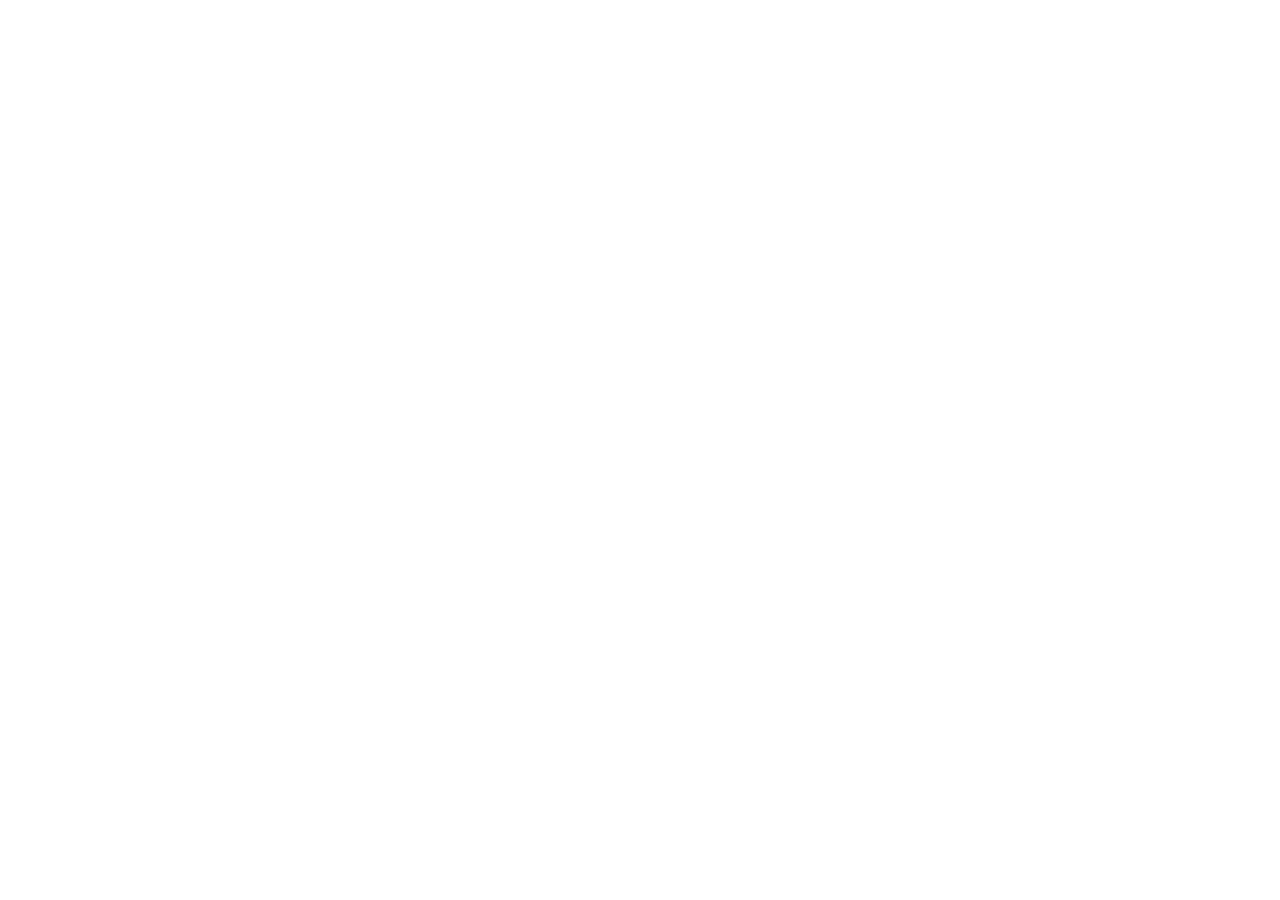
==== index.html @ a26ff2e1 "Add files via upload" ====
<!doctype html>
<html lang="fa" dir="rtl">
  <head>
    <meta charset="UTF-8" />

    <meta name="viewport" content="width=device-width, initial-scale=1.0" />

    <meta name="theme-color" content="#683F2B" />
    <meta name="description" content="تقویم سال؛ مجموعه‌ای از تقویم‌های رومیزی گلدار، شب، مینیمال و طبیعت برای روزهای زیبای پیش رو." />
    <link rel="icon" type="image/svg+xml" href="./favicon.svg" />

    <title>تقویم سال | فروشگاه تقویم رومیزی</title>
    <script type="module" crossorigin src="./assets/index-dKq7PpGA.js"></script>
    <link rel="stylesheet" crossorigin href="./assets/index-DhcmV_HZ.css">
  </head>

  <body>
    <div id="root"></div>

  </body>
</html>
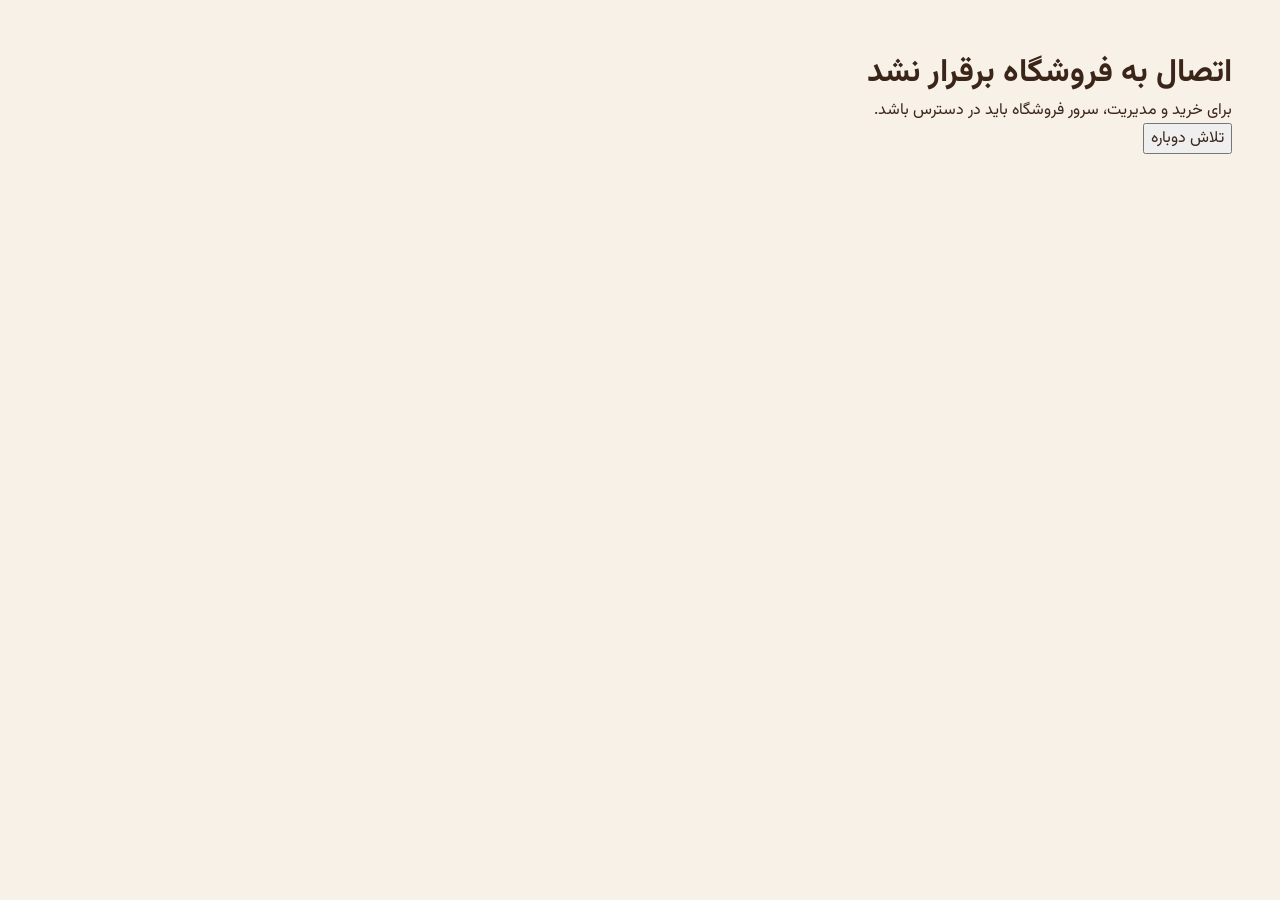
==== commit ba232751: "Update storefront" ====
--- a/index.html
+++ b/index.html
@@ -1,21 +1,24 @@
-<!doctype html>
-<html lang="fa" dir="rtl">
-  <head>
-    <meta charset="UTF-8" />
-
-    <meta name="viewport" content="width=device-width, initial-scale=1.0" />
-
-    <meta name="theme-color" content="#683F2B" />
-    <meta name="description" content="تقویم سال؛ مجموعه‌ای از تقویم‌های رومیزی گلدار، شب، مینیمال و طبیعت برای روزهای زیبای پیش رو." />
-    <link rel="icon" type="image/svg+xml" href="./favicon.svg" />
-
-    <title>تقویم سال | فروشگاه تقویم رومیزی</title>
-    <script type="module" crossorigin src="./assets/index-dKq7PpGA.js"></script>
-    <link rel="stylesheet" crossorigin href="./assets/index-DhcmV_HZ.css">
-  </head>
-
-  <body>
-    <div id="root"></div>
-
-  </body>
-</html>
+<!doctype html>
+<html lang="fa" dir="rtl">
+  <head>
+    <meta charset="UTF-8" />
+
+    <base href="/" />
+
+    <meta name="viewport" content="width=device-width, initial-scale=1.0" />
+
+    <meta name="theme-color" content="#683F2B" />
+    <meta name="description" content="تقویم سال؛ مجموعه‌ای از تقویم‌های رومیزی گلدار، شب، مینیمال و طبیعت برای روزهای زیبای پیش رو." />
+    <link rel="icon" type="image/svg+xml" href="/favicon.svg" />
+
+    <title>تقویم سال | فروشگاه تقویم رومیزی</title>
+    <script type="module" crossorigin src="/assets/index-YXJWR5dg.js"></script>
+    <link rel="stylesheet" crossorigin href="/assets/index-CU1gcx18.css">
+  </head>
+
+  <body>
+    <div id="root"></div>
++
+  </body>
+</html>
--- a/assets/index-CU1gcx18.css
+++ b/assets/index-CU1gcx18.css
@@ -0,0 +1 @@
+@import "https://fonts.googleapis.com/css2?family=Vazirmatn:wght@400;500;600;700;800&display=swap";.adm{--a-bg:#f7f1e8;--a-surface:#fffcf7;--a-latte:#ecdfcd;--a-tile:#e6d5c0;--a-mocha:#c19a7a;--a-choco:#4a2e21;--a-choco-deep:#2e1c14;--a-ink:#3b2519;--a-muted:#7a5f50;--a-accent:#9b5b35;--a-line:#3b25191f;--a-line-strong:#3b251938;--a-danger:#b0372f;--a-danger-soft:#f6e0dc;--a-success:#3f7a4f;--a-success-soft:#e2efe3;--a-ease:cubic-bezier(.22, .8, .28, 1);background:var(--a-bg);min-height:100vh;color:var(--a-ink);grid-template-columns:264px minmax(0,1fr);gap:24px;padding:16px;font-family:Vazirmatn,Tahoma,sans-serif;line-height:1.8;display:grid}.adm *,.adm :before,.adm :after{box-sizing:border-box}.adm select,.adm textarea{font:inherit;color:inherit}.adm h1,.adm h2,.adm h3{color:var(--a-ink);letter-spacing:-.02em;margin:0;line-height:1.5}.adm p{margin:0}:where(.adm) a{color:inherit;text-decoration:none}.adm-sr{clip:rect(0 0 0 0);white-space:nowrap;width:1px;height:1px;position:absolute;overflow:hidden}.adm-muted{color:var(--a-muted)}.adm-block{display:block}.adm-mono{letter-spacing:.04em;font-family:ui-monospace,Cascadia Mono,Consolas,monospace}.adm.adm-login{box-sizing:border-box;grid-template-columns:minmax(0,1fr);place-items:center;min-height:100svh;padding:clamp(1rem,4vw,2rem)}.adm-login-card{width:100%;min-width:0;max-width:420px}.adm-login-card h1{text-align:center}.adm-sidebar{background:radial-gradient(300px 200px at 90% 0%, #c19a7a47, transparent 70%), linear-gradient(170deg, #5a3828, var(--a-choco) 50%, #3d2419);color:#ecdcc9;outline-offset:-8px;border-radius:40px 14px;outline:1px dashed #ecdfcd47;flex-direction:column;align-self:start;gap:24px;min-height:calc(100vh - 32px);padding:22px 16px 18px;display:flex;position:sticky;top:16px}.adm-brand{align-items:center;gap:12px;padding:4px 8px;display:flex}.adm-brand-icon{background:var(--a-latte);width:46px;height:46px;color:var(--a-choco);border-radius:58% 42% 52% 48%/50% 56% 44% 50%;flex-shrink:0;place-items:center;display:grid}.adm-brand strong{color:#fff8ef;font-size:1.15rem;font-weight:800;line-height:1.4;display:block}.adm-brand small{color:var(--a-mocha);font-size:.78rem}.adm-nav{flex-direction:column;gap:4px;display:flex}.adm-nav-link{color:#e2cfbd;border-radius:18px 8px;align-items:center;gap:12px;min-height:46px;padding:8px 14px;font-weight:500;transition:background .2s,color .2s;display:flex;position:relative}.adm-nav-link:hover{color:#fff;background:#ffffff14}.adm-nav-link[aria-current=page]{background:var(--a-latte);color:var(--a-choco);font-weight:700}.adm-nav-icon{background:#0000002e;border-radius:10px;place-items:center;width:28px;height:28px;font-size:.95rem;line-height:1;display:grid}.adm-nav-link[aria-current=page] .adm-nav-icon{background:var(--a-choco);color:var(--a-latte)}.adm-nav-badge{background:var(--a-accent);color:#fff;text-align:center;border-radius:999px;min-width:22px;height:22px;margin-inline-start:auto;padding:0 7px;font-size:.75rem;font-weight:700;line-height:22px}.adm-menu{display:none}.adm-sidebar-footer{border-top:1px dashed #ecdfcd38;gap:10px;margin-top:auto;padding:14px 10px 4px;display:grid}.adm-store-link{color:#fff8ef;border:1px solid #ecdfcd47;border-radius:999px;justify-content:space-between;align-items:center;padding:10px 14px;font-weight:600;transition:background .2s;display:flex}.adm-store-link:hover{background:#ffffff14}.adm-sidebar-footer p{color:#bfa792;font-size:.78rem;line-height:1.7}.adm-main{flex-direction:column;gap:20px;min-width:0;padding:14px 8px 40px;display:flex}.adm-page-header{flex-wrap:wrap;justify-content:space-between;align-items:flex-end;gap:16px;display:flex}.adm-page-header h1{color:var(--a-choco);font-size:clamp(1.6rem,2.6vw,2.1rem);font-weight:800}.adm-eyebrow{color:var(--a-accent);align-items:center;gap:8px;font-size:.85rem;font-weight:600;display:inline-flex}.adm-eyebrow:before{content:"";background:currentColor;border-radius:50%;width:6px;height:6px}.adm-back{color:var(--a-muted);gap:6px;margin-bottom:4px;font-size:.85rem;font-weight:500;display:inline-flex}.adm-back:hover{color:var(--a-accent)}.adm-back+.adm-eyebrow{display:flex}.adm-page-actions{align-items:center;gap:10px;display:flex}.adm-card{border:1px solid var(--a-line);background:var(--a-surface);border-radius:28px 10px;padding:clamp(18px,2.5vw,28px);position:relative}.adm-card-flush{padding:0;overflow:hidden}.adm-card-head{justify-content:space-between;align-items:center;gap:12px;margin-bottom:14px;display:flex}.adm-card-head h2,.adm-form-title{font-size:1.1rem;font-weight:700}.adm-link{color:var(--a-accent);border-bottom:1px solid;font-size:.9rem;font-weight:600}.adm-button{min-height:44px;font:inherit;cursor:pointer;white-space:nowrap;transition:background .2s, color .2s, border-color .2s, transform .2s var(--a-ease);background:0 0;border:1px solid #0000;border-radius:999px;justify-content:center;align-items:center;gap:8px;padding:9px 20px;font-size:.9rem;font-weight:600;display:inline-flex}.adm-button:disabled{opacity:.55;cursor:not-allowed}.adm-button-primary{background:var(--a-choco);color:#fff8ef}.adm-button-primary:not(:disabled):hover{background:var(--a-accent);transform:translateY(-1px)}.adm-button-dark{background:var(--a-ink);color:#fff8ef}.adm-button-dark:hover{background:var(--a-choco)}.adm-button-ghost{border-color:var(--a-line-strong);color:var(--a-ink)}.adm-button-ghost:hover{border-color:var(--a-choco);background:var(--a-latte)}.adm-button-danger{background:var(--a-danger);color:#fff}.adm-button-danger:hover{background:#922b25}.adm-button-danger-ghost{color:var(--a-danger);border-color:#b0372f59}.adm-button-danger-ghost:hover{background:var(--a-danger-soft);border-color:var(--a-danger)}.adm-button-small{min-height:36px;padding:6px 14px;font-size:.82rem}.adm-button-block{width:100%}.adm-alert{border-radius:18px 6px;align-items:center;gap:10px;padding:12px 18px;font-weight:500;display:flex}.adm-alert:before{font-weight:800}.adm-alert-success{background:var(--a-success-soft);color:var(--a-success)}.adm-alert-success:before{content:"✓"}.adm-alert-error{background:var(--a-danger-soft);color:var(--a-danger)}.adm-alert-error:before{content:"!"}.adm-alert-info{background:var(--a-latte);color:var(--a-choco)}.adm-stats{grid-template-columns:repeat(4,minmax(0,1fr));gap:14px;display:grid}.adm-stat{border:1px solid var(--a-line);background:var(--a-surface);transition:transform .25s var(--a-ease), border-color .2s;border-radius:24px 8px;flex-direction:column;gap:2px;padding:18px 20px;display:flex}.adm-stat:hover{border-color:var(--a-mocha);transform:translateY(-3px)}.adm-stat:first-child{background:linear-gradient(150deg, #5a3828, var(--a-choco));border-color:#0000}.adm-stat:first-child *{color:#fff8ef}.adm-stat:first-child .adm-stat-hint{color:var(--a-mocha)}.adm-stat-label{color:var(--a-muted);font-size:.85rem;font-weight:500}.adm-stat-value{color:var(--a-choco);font-size:clamp(1.3rem,2vw,1.75rem);font-weight:800;line-height:1.5}.adm-stat-hint{color:var(--a-accent);font-size:.8rem}.adm-dashboard-grid{grid-template-columns:1.6fr 1fr;align-items:start;gap:16px;display:grid}.adm-recent{margin:0;padding:0;list-style:none}.adm-recent li+li{border-top:1px dashed var(--a-line-strong)}.adm-recent a{border-radius:12px;justify-content:space-between;align-items:center;gap:12px;padding:12px 6px;transition:background .2s;display:flex}.adm-recent a:hover{background:var(--a-bg)}.adm-recent-main,.adm-recent-side{flex-direction:column;display:flex}.adm-recent-side{align-items:flex-end;gap:4px;font-size:.88rem;font-weight:600}.adm-recent small{color:var(--a-muted)}.adm-quick{gap:8px;display:grid}.adm-quick a{background:var(--a-bg);transition:background .2s, transform .2s var(--a-ease);border-radius:18px 6px;flex-direction:column;padding:12px 16px;display:flex}.adm-quick a:hover{background:var(--a-latte);transform:translate(-3px)}.adm-quick small{color:var(--a-muted)}.adm-toolbar{border:1px solid var(--a-line);background:var(--a-latte);border-radius:24px 8px;flex-wrap:wrap;align-items:flex-end;gap:12px;padding:16px 18px;display:flex}.adm-toolbar .adm-field{min-width:180px}.adm-field-grow{flex:1}.adm-toolbar-actions{gap:8px;display:flex}.adm-tabs{flex-wrap:wrap;gap:8px;display:flex}.adm-tabs a{border:1px solid var(--a-line-strong);border-radius:999px;align-items:center;gap:8px;padding:7px 16px;font-size:.88rem;font-weight:500;transition:background .2s,border-color .2s;display:inline-flex}.adm-tabs a span{background:var(--a-latte);text-align:center;border-radius:999px;min-width:22px;padding:0 6px;font-size:.75rem}.adm-tabs a:hover{border-color:var(--a-choco)}.adm-tabs a[aria-current=page]{background:var(--a-choco);border-color:var(--a-choco);color:#fff8ef}.adm-tabs a[aria-current=page] span{background:#ffffff2e}.adm-table-wrap{overflow-x:auto}.adm-table{border-collapse:collapse;width:100%;font-size:.92rem}.adm-table th{background:var(--a-bg);color:var(--a-muted);text-align:start;white-space:nowrap;padding:14px 18px;font-size:.8rem;font-weight:600}.adm-table td{border-top:1px solid var(--a-line);vertical-align:middle;padding:14px 18px}.adm-table tbody tr{transition:background .15s}.adm-table tbody tr:hover{background:#ecdfcd59}.adm-product-cell{align-items:center;gap:12px;min-width:200px;display:flex}.adm-thumb{background:var(--a-tile);object-fit:cover;border-radius:18px 18px 6px 6px;flex-shrink:0;width:52px;height:52px}.adm-price{flex-direction:column;line-height:1.5;display:flex}.adm-price s,.adm-preview-price s{color:var(--a-muted);font-size:.8rem}.adm-chip{color:var(--a-accent);background:#f3dfcf;border-radius:999px;padding:2px 10px;font-size:.82rem;font-weight:700;display:inline-block}.adm-row-actions{justify-content:flex-end;gap:6px;display:flex}.adm-badge{white-space:nowrap;border-radius:999px;align-items:center;gap:6px;padding:3px 12px;font-size:.8rem;font-weight:600;display:inline-flex}.adm-badge:before{content:"";background:currentColor;border-radius:50%;width:6px;height:6px}.adm-badge-new{color:#8a4c26;background:#f3dfcf}.adm-badge-processing{color:#7d6213;background:#f5ecd0}.adm-badge-shipped{color:#2f5b80;background:#dfe9f2}.adm-badge-delivered{background:var(--a-success-soft);color:var(--a-success)}.adm-badge-cancelled{color:#6f625c;background:#ece6e3}.adm-form{flex-direction:column;gap:16px;display:flex}.adm-field{flex-direction:column;gap:6px;display:flex}.adm-field>span,.adm-fieldset legend{color:var(--a-ink);font-size:.88rem;font-weight:600}.adm-field input,.adm-field select,.adm-field textarea{border:1px solid var(--a-line-strong);background:#fff;border-radius:14px;width:100%;min-height:46px;padding:10px 14px;transition:border-color .2s,box-shadow .2s}.adm-field textarea{resize:vertical;line-height:1.8}.adm-field input:focus,.adm-field select:focus,.adm-field textarea:focus{border-color:var(--a-accent);outline:none;box-shadow:0 0 0 3px #9b5b352e}.adm-form-row{grid-template-columns:1fr 1fr;gap:14px;display:grid}.adm-fieldset{border:1px dashed var(--a-line-strong);border-radius:20px 8px;flex-direction:column;gap:12px;margin:0;padding:16px;display:flex}.adm-fieldset legend{padding:0 6px}.adm-upload input{opacity:0;width:1px;height:1px;position:absolute}.adm-upload-box{background:var(--a-bg);cursor:pointer;text-align:center;border-radius:16px;flex-direction:column;align-items:center;gap:2px;padding:18px;transition:background .2s;display:flex}.adm-upload-box small{color:var(--a-muted)}.adm-upload:hover .adm-upload-box{background:var(--a-latte)}.adm-upload input:focus-visible+.adm-upload-box{outline:2px solid var(--a-accent);outline-offset:3px}.adm-form-actions{flex-wrap:wrap;gap:10px;display:flex}.adm-form-layout{grid-template-columns:minmax(0,1.6fr) minmax(240px,1fr);align-items:start;gap:16px;display:grid}.adm-form-layout>.adm-form-actions{grid-column:1/-1}.adm-preview{flex-direction:column;gap:8px;display:flex;position:sticky;top:16px}.adm-preview-image{aspect-ratio:1;background:var(--a-tile);border-radius:90px 90px 18px 18px;place-items:center;margin-block:6px;display:grid;position:relative;overflow:hidden}.adm-preview-image img{object-fit:cover;width:100%;height:100%}.adm-preview-tag{background:var(--a-accent);color:#fff;border-radius:999px;padding:3px 10px;font-size:.8rem;font-weight:700;position:absolute;top:16px;left:16px}.adm-preview-name{font-size:1.05rem}.adm-preview-price{align-items:baseline;gap:10px;display:flex}.adm-preview-price strong{color:var(--a-accent)}.adm-narrow{max-width:640px}.adm-confirm{border-color:#b0372f40;align-items:center;gap:24px;max-width:760px;display:flex}.adm-confirm-image{background:var(--a-tile);object-fit:cover;border-radius:70px 70px 14px 14px;flex-shrink:0;width:150px;height:150px}.adm-confirm-body{flex-direction:column;gap:10px;display:flex}.adm-confirm-body h2{font-size:1.25rem}.adm-confirm-body .adm-form-actions{margin-top:8px}.adm-checks{gap:10px;display:grid}.adm-check{border:1px solid var(--a-line);cursor:pointer;border-radius:18px 6px;align-items:flex-start;gap:12px;padding:14px 16px;transition:background .2s,border-color .2s;display:flex}.adm-check:hover{background:var(--a-bg)}.adm-check:has(input:checked){border-color:var(--a-danger);background:var(--a-danger-soft)}.adm-check input{width:18px;height:18px;accent-color:var(--a-danger);margin-top:4px}.adm-check span{flex-direction:column;display:flex}.adm-detail-grid{grid-template-columns:minmax(0,1.5fr) minmax(260px,1fr);align-items:start;gap:16px;display:grid}.adm-detail-side{flex-direction:column;gap:16px;display:flex}.adm-items{margin:14px 0 0;padding:0;list-style:none}.adm-items li{border-top:1px dashed var(--a-line-strong);align-items:center;gap:14px;padding:12px 0;display:flex}.adm-items-name{flex-direction:column;flex:1;display:flex}.adm-items-total{background:var(--a-latte);border-radius:16px;justify-content:space-between;margin-top:6px;padding:14px 18px;font-size:1.05rem;display:flex}.adm-items-total strong{color:var(--a-choco)}.adm-dl{gap:10px;margin:12px 0 0;display:grid}.adm-dl>div{gap:2px;display:grid}.adm-dl dt{color:var(--a-muted);font-size:.8rem}.adm-dl dd{margin:0;font-weight:500}.adm-dl a{color:var(--a-accent)}.adm-settings-grid{grid-template-columns:minmax(0,1.5fr) minmax(240px,1fr);align-items:start;gap:16px;display:grid}.adm-danger-zone{border-color:#b0372f38;flex-direction:column;align-items:flex-start;gap:12px;display:flex}.adm-cat-grid{grid-template-columns:repeat(auto-fill,minmax(260px,1fr));gap:14px;display:grid}.adm-cat{border:1px solid var(--a-line);background:var(--a-surface);transition:border-color .2s, transform .25s var(--a-ease);border-radius:28px 10px;flex-direction:column;gap:12px;padding:20px;display:flex}.adm-cat:hover{border-color:var(--a-mocha);transform:translateY(-2px)}.adm-cat-icon{background:var(--a-latte);width:48px;height:52px;color:var(--a-choco);border-radius:999px 999px 12px 12px;place-items:center;font-size:1.3rem;font-weight:800;display:grid}.adm-cat:nth-child(3n+2) .adm-cat-icon{border-radius:12px 26px}.adm-cat:nth-child(3n) .adm-cat-icon{background:var(--a-choco);color:var(--a-latte)}.adm-cat-body h2{font-size:1.05rem;font-weight:700}.adm-cat-body p{font-size:.88rem}.adm-cat-count{background:var(--a-bg);color:var(--a-accent);border-radius:999px;align-self:flex-start;padding:3px 12px;font-size:.82rem;font-weight:600;transition:background .2s}.adm-cat-count:hover{background:var(--a-latte)}.adm-cat .adm-row-actions{border-top:1px dashed var(--a-line-strong);justify-content:flex-start;margin-top:auto;padding-top:12px}.adm-cat-preview{background:var(--a-bg);border-radius:18px;flex-wrap:wrap;gap:8px;padding:18px 14px;display:flex}.adm-cat-chip{border:1px solid var(--a-line-strong);border-radius:22px 8px;padding:8px 16px;font-size:.85rem;font-weight:600}.adm-cat-chip.is-active{background:var(--a-choco);border-color:var(--a-choco);color:#fff8ef}.adm-empty{text-align:center;flex-direction:column;align-items:center;gap:8px;padding:40px 20px;display:flex}.adm-empty-mark{color:var(--a-mocha);font-size:2.2rem;line-height:1}.adm-empty h2{font-size:1.05rem}.adm-empty p{max-width:360px;color:var(--a-muted)}@media (width<=1100px){.adm-stats{grid-template-columns:repeat(2,minmax(0,1fr))}.adm-dashboard-grid,.adm-detail-grid,.adm-settings-grid{grid-template-columns:1fr}}@media (width<=860px){.adm{grid-template-columns:1fr;gap:12px;padding:12px}.adm-sidebar{z-index:10;border-radius:28px 10px;flex-flow:wrap;justify-content:space-between;align-items:center;gap:8px;min-height:0;padding:10px 12px 10px 16px;position:sticky;top:8px}.adm-nav-desktop,.adm-sidebar-footer{display:none}.adm-brand-icon{width:40px;height:40px}.adm-menu{display:contents}.adm-menu>summary{color:#fff8ef;cursor:pointer;border:1px solid #ecdfcd4d;border-radius:999px;align-items:center;gap:10px;padding:9px 16px;font-weight:600;list-style:none;display:inline-flex}.adm-menu>summary::-webkit-details-marker{display:none}.adm-menu[open]>summary{background:var(--a-latte);color:var(--a-choco)}.adm-menu-lines{width:16px;height:12px;position:relative}.adm-menu-lines span{background:currentColor;border-radius:2px;width:100%;height:2px;position:absolute;right:0}.adm-menu-lines span:first-child{top:0}.adm-menu-lines span:nth-child(2){width:70%;top:5px}.adm-menu-lines span:nth-child(3){top:10px}.adm-menu>.adm-nav{border-top:1px dashed #ecdfcd38;flex-basis:100%;margin-top:4px;padding-top:8px}.adm-main{padding:6px 2px 32px}.adm-form-layout{grid-template-columns:1fr}.adm-preview{order:-1;position:static}.adm-preview-image{max-width:220px}}@media (width<=640px){.adm-stats{gap:10px}.adm-stat{padding:14px}.adm-form-row{grid-template-columns:1fr}.adm-toolbar .adm-field{flex:100%;min-width:0}.adm-confirm{flex-direction:column;align-items:flex-start}.adm-confirm-image{width:110px;height:110px}.adm-table thead{display:none}.adm-table,.adm-table tbody,.adm-table tr,.adm-table td{display:block}.adm-table tr{border-top:1px solid var(--a-line);padding:14px 16px}.adm-table tr:first-child{border-top:0}.adm-table td{border:0;justify-content:space-between;gap:12px;padding:4px 0;display:flex}.adm-table td[data-label]:before{content:attr(data-label);color:var(--a-muted);font-size:.8rem}.adm-table td:first-child{padding-bottom:8px}.adm-table td:last-child{padding-top:10px}.adm-row-actions{justify-content:stretch;width:100%}.adm-row-actions .adm-button{flex:1}}@media (prefers-reduced-motion:reduce){.adm *{transition:none!important}}:root{color:#683f2b;font-synthesis:none;--paper:#f4ebdd;--ivory:#fffcf6;--ink:#683f2b;--sand:#dcc8af;--accent:#b9784c;--line:#683f2b2e;background:#f4ebdd;font-family:Vazirmatn,Tahoma,sans-serif}*{box-sizing:border-box}html{scroll-behavior:smooth;scroll-padding-top:135px}body{min-width:320px;margin:0}body.cart-open{overflow:hidden}a{color:inherit;text-decoration:none}button,input{font:inherit}button{cursor:pointer}button:disabled{cursor:not-allowed}img{max-width:100%;display:block}button,a,input{-webkit-tap-highlight-color:transparent}button{color:inherit}svg{flex-shrink:0}h1,h2,h3,p{margin:0}em{color:var(--accent);font-style:normal}:focus-visible{outline:2px solid var(--accent);outline-offset:5px}.wrap{width:min(1240px,100% - 96px);margin-inline:auto}.skip-link{z-index:110;background:var(--ink);color:var(--ivory);padding:14px;position:fixed;top:-100px;right:20px}.skip-link:focus{top:12px}.section-label{letter-spacing:.19em;color:var(--secondary-ink);font-family:Arial,sans-serif;font-size:.75rem;font-weight:500;line-height:1.8;display:inline-block}h2{letter-spacing:-.06em;font-size:clamp(1.7rem,2.8vw,2.65rem);font-weight:500;line-height:1.8}.text-link{border-bottom:1px solid var(--accent);align-items:center;gap:10px;padding-block:8px;font-size:.9rem;transition:color .2s;display:inline-flex}.text-link:hover{color:var(--accent)}.main-button{background:var(--ink);min-height:54px;color:var(--ivory);border:1px solid var(--ink);border-radius:5px;justify-content:center;align-items:center;gap:22px;padding:14px 26px;transition:background .25s,transform .25s;display:inline-flex}.main-button:hover{background:#81513a;transform:translateY(-2px)}.header{z-index:30;max-width:1080px;margin-top:22px;position:sticky;top:22px}.header-bar{background:var(--paper);min-height:66px;color:var(--espresso);border:1px solid #dfcdb6;border-radius:32px 12px;justify-content:space-between;align-items:center;gap:24px;padding:8px 24px;display:flex;box-shadow:0 5px 18px #28180e20}.logo{white-space:nowrap;align-items:center;gap:12px;font-size:1.45rem;font-weight:700;display:flex}.logo small{letter-spacing:.19em;margin-top:3px;font:9px/1.8 Arial,sans-serif;display:block}.nav{gap:34px;padding:3px 18px;font-size:.9rem;display:flex}.nav a{padding-block:8px;position:relative}.nav a:after{content:"";background:var(--accent);width:0;height:1px;transition:width .25s;position:absolute;bottom:0;right:0}.nav a:hover:after{width:100%}.header-actions{align-items:center;gap:16px;padding:3px 7px;display:flex}.icon-button,.close-button{background:0 0;border:0;border-radius:50%;justify-content:center;align-items:center;padding:8px;transition:background .2s;display:inline-flex}.icon-button:hover,.close-button:hover{background:var(--paper)}.cart-button{position:relative}.badge{background:var(--ink);color:var(--ivory);border-radius:50%;place-items:center;min-width:19px;height:19px;font-size:.7rem;display:grid;position:absolute;top:-3px;right:-3px}.search-box{top:calc(100% + 10px);background:var(--ivory);border-radius:14px;align-items:center;gap:24px;padding:24px 30px;display:flex;position:absolute;inset-inline:0;box-shadow:0 10px 30px #683f2b15}.search-box label,.search-box a{font-size:.875rem}.search-box input{border:1px solid var(--line);min-width:0;color:var(--ink);background:0 0;border-radius:5px;flex:1;padding:12px}.hero{grid-template-columns:.95fr 1.05fr;align-items:center;gap:50px;min-height:690px;padding-block:65px 60px;display:grid}.hero-copy{padding-bottom:20px}.hero h1{letter-spacing:-.07em;font-size:clamp(3.2rem,5.7vw,5.2rem);font-weight:500;line-height:1.48}.hero-actions{align-items:center;gap:28px;margin-top:32px;display:flex}.hero-footnote{color:var(--secondary-ink);align-items:center;gap:12px;margin-top:46px;font-size:.8rem;display:flex}.fine-line{background:var(--accent);width:36px;height:1px}.hero-visual{background:radial-gradient(at 50% 48%,#fffcf6 0,#0000 68%);justify-content:center;align-items:center;height:540px;display:flex;position:relative}.visual-orbit{border:1px solid #b9784c30;border-radius:50% 50% 44% 44%;width:86%;height:94%;position:absolute;transform:rotate(-14deg)}.visual-orbit:after{content:"";border:1px solid #b9784c15;border-radius:50%;position:absolute;inset:19px -13px;transform:rotate(22deg)}.hero-characters{direction:ltr;width:100%;height:100%;position:relative}.hero-characters img{object-fit:contain;filter:drop-shadow(0 16px 10px #683f2b18);position:absolute}.hero-man,.hero-lady{width:50%;bottom:5%}.hero-man{object-position:right bottom;height:85%;right:50%}.hero-lady{object-position:left bottom;height:79%;left:50%}.visual-flower{color:var(--accent);font:54px Georgia;position:absolute;top:12px;left:16%}.visual-word{writing-mode:vertical-rl;letter-spacing:.04em;color:var(--secondary-ink);font:italic 15px Georgia;position:absolute;top:30%;left:0}.visual-caption{bottom:0;border-top:1px solid var(--line);justify-content:space-between;align-items:center;padding-top:16px;font-size:.75rem;display:flex;position:absolute;inset-inline:14%}.brand-intro{border-top:1px solid var(--line);grid-template-columns:1fr 1.5fr .3fr;align-items:center;gap:60px;padding:50px 0 68px;display:grid}.brand-intro h2{margin-top:12px;font-size:1.8rem;line-height:1.7}.brand-intro p{color:var(--secondary-ink);max-width:540px;font-size:1rem;line-height:2.4}.intro-mark{text-align:left;color:var(--accent);font:70px Georgia}.collection{margin-top:30px;padding-block:94px 90px;position:relative}.collection:before{content:"";background:var(--ivory);z-index:-1;position:absolute;inset:98px 0 68px}.wave{width:100%;fill:var(--ivory);z-index:-1;height:100px;position:absolute;left:0}.wave-top{top:0}.wave-bottom{height:70px;bottom:0}.collection-inner{padding-block:20px}.section-heading{justify-content:space-between;align-items:end;gap:30px;margin-bottom:46px;display:flex}.section-heading h2{margin-top:8px}.section-heading p{color:var(--secondary-ink);margin-top:8px;font-size:.9rem;line-height:2}.section-heading>.text-link{flex-shrink:0}.product-grid{grid-template-columns:repeat(4,minmax(0,1fr));align-items:start;gap:26px;display:grid}.product-card:nth-child(2n){margin-top:65px}.product-image{aspect-ratio:4/5;background:#eee0cf;border-radius:100px 100px 4px 4px;position:relative;overflow:hidden}.product-card:nth-child(2n) .product-image{border-radius:4px 4px 100px}.product-image img{object-fit:cover;width:100%;height:100%;transition:transform .65s}.favorite{width:36px;height:36px;color:var(--ink);background:#fffcf6d9;border:1px solid #fffcf6a0;border-radius:50%;place-items:center;display:grid;position:absolute;bottom:14px;left:14px}.favorite.is-liked svg{fill:var(--accent);stroke:var(--accent)}.product-info{padding-top:20px}.product-info h3{font-size:1.06rem;font-weight:500}.price{color:var(--secondary-ink);margin-top:9px;font-size:.87rem}.add-button{border:0;border-bottom:1px solid var(--line);background:0 0;align-items:center;gap:8px;margin-top:10px;padding:12px 0 8px;font-size:.8rem;transition:color .2s,border-color .2s;display:flex}.add-button:hover{color:var(--accent);border-color:var(--accent)}.sample-note{text-align:center;color:var(--secondary-ink);margin-top:46px;font-size:.75rem}.search-summary{justify-content:space-between;gap:20px;margin-bottom:30px;font-size:.9rem;display:flex}.search-summary button{background:0 0;border:0;align-items:center;gap:8px;text-decoration:underline;display:flex}.no-results{text-align:center;padding:70px}.categories{padding-block:90px 80px}.category-grid{grid-template-columns:1.2fr 1fr;align-items:start;gap:30px;display:grid}.category{isolation:isolate;background:#e5d7c2;flex-direction:column;padding:32px;display:flex;position:relative;overflow:hidden}.category img{object-fit:cover;width:100%;transition:transform .6s}.category:hover img{transform:scale(1.035)}.category h3{margin-block:8px;font-size:1.5rem;font-weight:500;line-height:1.8}.category .section-label{font-size:.68rem}.category .text-link{font-size:.8rem}.category-nature{background:#d7d9c5;border-radius:4px 130px 4px 4px;padding:0}.category-nature img{object-position:center 55%;height:310px}.category-nature>div{padding:28px 32px 32px}.category-minimal{background:#e9ded0;border-radius:4px 4px 4px 100px;margin-top:65px;padding:32px 32px 0}.category-minimal img{object-position:center;border-radius:80px 0 0;height:275px;margin-top:26px}.brand-story{direction:ltr;grid-template-columns:1fr 1fr;align-items:center;gap:100px;padding-block:35px 100px;display:grid}.story-copy{direction:rtl}.story-image{isolation:isolate;background:var(--paper);border:1px solid #d8bc9c;border-radius:48% 48% 16px 88px;width:100%;max-width:480px;margin:16px auto;padding:14px 14px 24px;position:relative;transform:rotate(-2deg);box-shadow:0 24px 48px #180d0738}.story-image:before{content:"";z-index:-1;border-radius:inherit;pointer-events:none;border:1px solid #bc957a;position:absolute;inset:-14px 12px 12px -14px}.story-image-frame{background:#e4d1b9;border-radius:48% 48% 8px 64px;overflow:hidden}.story-image img{aspect-ratio:1;object-fit:cover;object-position:center;width:100%;transition:transform .6s}.story-image-flower{outline:5px solid var(--espresso);background:var(--paper);color:#895136;border:1px solid #c49c76;border-radius:50%;place-items:center;width:66px;height:66px;font:46px/1 Georgia,serif;display:grid;position:absolute;top:12%;right:-18px;transform:rotate(12deg)}.story-image figcaption{text-align:center;color:var(--espresso);margin:20px 12px 0;font:italic 1.125rem/1.6 Georgia,serif}@media (hover:hover) and (prefers-reduced-motion:no-preference){.story-image:hover img{transform:scale(1.045)}}@media (prefers-reduced-motion:reduce){.story-image img{transition:none}}.story-copy h2{margin-block:16px 24px}.story-copy p{color:var(--secondary-ink);margin-bottom:16px;font-size:.96rem;line-height:2.3}.story-copy .text-link{margin-top:12px}.editorial-note{text-align:center;border-top:1px solid var(--line);border-bottom:1px solid var(--line);padding:60px 20px;position:relative}.quote-mark{height:58px;color:var(--accent);margin-top:24px;font:80px Georgia;display:block}.editorial-note blockquote{letter-spacing:-.04em;margin:10px 0 18px;font-size:clamp(1.4rem,2.6vw,2.2rem);font-weight:500;line-height:1.9}.editorial-note p{color:var(--secondary-ink);font-size:.9rem}.note-signature{margin-top:22px;font-size:1.1rem;display:block}.features{grid-template-columns:repeat(4,1fr);gap:25px;padding-block:56px 85px;display:grid}.feature{border-left:1px solid var(--line);align-items:center;gap:16px;display:flex}.feature:last-child{border:0}.feature strong,.feature span{display:block}.feature strong{font-size:.9rem;font-weight:500}.feature span{color:var(--secondary-ink);margin-top:7px;font-size:.75rem}.footer{background:var(--ink);color:var(--paper);border-radius:70px 70px 0 0;padding-top:80px;position:relative;overflow:hidden}.footer-main{grid-template-columns:1.7fr .9fr 1.1fr .8fr;align-items:start;gap:45px;display:grid}.footer-logo{align-items:center;gap:14px;font-size:1.85rem;font-weight:600;display:flex}.footer-brand p{margin-block:22px;font-size:.9rem;line-height:2.2}.footer .section-label{color:#dcc8af;font-size:.63rem}.footer h2{letter-spacing:0;margin-bottom:20px;font-size:1rem}.footer-nav{flex-direction:column;align-items:start;gap:12px;font-size:.85rem;display:flex}.footer-nav h2{margin-bottom:8px}.footer a:hover,.footer button:hover{color:#dcc8af}.footer-support button{background:0 0;border:0;padding:0;font-size:.85rem}.footer-support p{color:#dcc8af;margin-top:22px;font-size:.8rem;line-height:2.2}.footer-motif{text-align:center;border:1px solid #dcc8af70;border-radius:45px 45px 5px 5px;padding:25px 15px 18px;position:relative;transform:rotate(-7deg)}.footer-motif:before,.footer-motif:after{content:"";border:1px solid #dcc8af;border-radius:4px;width:6px;height:20px;position:absolute;top:-10px}.footer-motif:before{left:28%}.footer-motif:after{right:28%}.footer-motif>span,.footer-motif strong{font-weight:400;line-height:1.8;display:block}.footer-motif strong{font-size:1.4rem}.motif-grid{border-top:1px solid #dcc8af40;grid-template-columns:repeat(7,1fr);gap:7px;margin-top:12px;padding-top:14px;display:grid}.motif-grid i{background:#dcc8af80;border-radius:50%;justify-self:center;width:3px;height:3px}.footer-wordmark{text-align:center;letter-spacing:-.065em;color:#dcc8af12;white-space:nowrap;-webkit-user-select:none;user-select:none;margin-top:45px;font:clamp(5rem,16.5vw,16rem)/1.3 Georgia,serif}.footer-bottom{color:#dcc8af;border-top:1px solid #dcc8af30;justify-content:space-between;align-items:center;gap:20px;padding-block:24px 28px;font-size:.7rem;display:flex}.footer-bottom [lang=en]{letter-spacing:.12em;font-size:.63rem}.cart-layer{z-index:100;position:fixed;inset:0}.cart-overlay{-webkit-backdrop-filter:blur(3px);backdrop-filter:blur(3px);background:#29170c65;border:0;width:100%;height:100%;position:absolute;inset:0}.cart-panel{inset-block:0;background:var(--ivory);flex-direction:column;width:min(470px,100%);padding:28px;display:flex;position:absolute;left:0;box-shadow:10px 0 70px #29170c20}.cart-header{border-bottom:1px solid var(--line);justify-content:space-between;align-items:center;padding-bottom:20px;display:flex}.cart-header h2{font-size:1.4rem}.cart-items{flex:1;padding-block:20px;overflow-y:auto}.cart-item{border-bottom:1px solid var(--line);align-items:center;gap:14px;padding-block:20px;display:flex}.cart-item img{object-fit:cover;border-radius:5px;width:65px;height:78px}.cart-info{flex:1}.cart-info strong,.cart-info small{display:block}.cart-info strong{font-size:.85rem;font-weight:500}.cart-info small{margin-top:10px;font-size:.75rem}.quantity{border:1px solid var(--line);border-radius:4px;align-items:center;display:flex}.quantity button{background:0 0;border:0;width:29px;height:34px}.quantity span{text-align:center;min-width:20px}.total{justify-content:space-between;gap:12px;padding-block:18px;font-size:.9rem;display:flex}.checkout{width:100%}.checkout:disabled{opacity:.5;transform:none}.cart-footer p{text-align:center;color:var(--secondary-ink);margin-top:12px;font-size:.75rem}.cart-footer{border-top:1px solid var(--line)}@keyframes float{0%,to{transform:translateY(0)}50%{transform:translateY(-9px)}}[data-reveal]{animation:.8s both paused appear}[data-reveal].is-visible{animation-play-state:running}@keyframes appear{0%{opacity:1;transform:translateY(18px)}to{opacity:1;transform:translateY(0)}}@media (width>=1500px){.hero{min-height:760px}.hero-visual{height:590px}}@media (width<=1050px){.wrap{width:calc(100% - 56px)}.nav{gap:20px}.header-bar{padding:8px 20px}.hero{gap:24px;min-height:610px}.hero-visual{height:450px}.hero h1{font-size:3.7rem}.hero-actions{gap:20px}.hero-actions .text-link{font-size:.8rem}.hero-footnote{margin-top:28px}.brand-intro{grid-template-columns:1fr 1.7fr;gap:35px}.intro-mark{display:none}.product-grid{gap:18px}.product-info h3{font-size:.95rem}.brand-story{gap:55px}.footer-main{grid-template-columns:1.4fr .8fr 1fr;gap:28px}.footer-motif{display:none}.category-nature img{height:260px}.category-minimal img{height:240px}.feature{gap:10px}}@media (width<=760px){html{scroll-padding-top:160px}.wrap{width:calc(100% - 36px)}.header{margin-top:12px;top:12px}.header-bar{flex-wrap:wrap;gap:2px;padding:7px clamp(24px,6vw,36px) 6px}.logo{gap:8px;font-size:1.2rem}.logo svg{width:25px}.logo small{font-size:8px}.header-actions{gap:10px;margin-inline-start:auto}.nav{order:3;justify-content:space-between;gap:4px;width:100%;padding:3px 10px;font-size:.8rem}.search-box{flex-wrap:wrap;gap:14px;padding:18px}.search-box label{width:100%}.search-box a{font-size:.75rem}.hero{grid-template-columns:1fr;gap:8px;min-height:0;padding-block:44px 30px}.hero-copy{text-align:center;padding:0}.hero-copy .section-label{margin-bottom:16px;font-size:.65rem}.hero h1{font-size:clamp(2.8rem,9vw,4.4rem);line-height:1.5}.hero h1 br{display:none}.hero-copy>p{max-width:350px;margin:18px auto 0;font-size:.9rem}.hero-actions{justify-content:center;gap:25px;margin-top:23px}.main-button{gap:14px;min-height:48px;padding:12px 20px;font-size:.85rem}.hero-footnote{display:none}.hero-visual{margin-inline:auto;width:min(440px,100%);height:430px;margin-top:24px}.hero-characters{width:94%}.visual-orbit{width:80%;height:85%}.hero-man{height:85%;bottom:27px}.hero-lady{height:79%;bottom:42px}.visual-flower{font-size:40px;top:14px}.visual-caption{padding-top:12px;font-size:.7rem;inset-inline:10%}.visual-word{font-size:12px;left:2%}.brand-intro{text-align:center;grid-template-columns:1fr;gap:20px;padding-block:35px 25px}.brand-intro h2{font-size:1.6rem}.brand-intro h2 br{display:none}.brand-intro p{max-width:480px;margin:auto;font-size:.9rem;line-height:2.3}.section-label{font-size:.68rem}.collection{margin-top:15px;padding-block:72px 65px}.wave-top{height:65px}.collection:before{inset:63px 0 48px}.wave-bottom{height:50px}.section-heading{flex-direction:column;align-items:start;gap:18px;margin-bottom:30px}.section-heading h2{font-size:1.65rem}.section-heading p,.section-heading>.text-link{font-size:.8rem}.product-grid{grid-template-columns:repeat(2,minmax(0,1fr));gap:28px 16px}.product-card:nth-child(2n){margin-top:34px}.product-image{border-radius:75px 75px 4px 4px}.product-card:nth-child(2n) .product-image{border-radius:4px 4px 70px}.product-info{padding-top:14px}.product-info h3{font-size:.88rem;line-height:1.9}.price{margin-top:5px;font-size:.77rem}.add-button{white-space:nowrap;gap:5px;margin-top:3px;font-size:.7rem}.add-button svg{width:15px}.favorite{width:31px;height:31px;bottom:10px;left:10px}.sample-note{margin-top:32px;font-size:.68rem;line-height:2}.search-summary{flex-wrap:wrap;font-size:.8rem}.no-results{padding:35px 10px}.categories{padding-block:48px}.category-grid{grid-template-columns:1fr;gap:24px}.category-nature{border-radius:4px 80px 4px 4px;grid-template-columns:1fr 1fr;align-items:center;display:grid}.category-nature img{height:265px}.category-nature>div{padding:20px}.category h3{font-size:1.25rem}.category .section-label{letter-spacing:.1em;font-size:.6rem}.category-minimal{border-radius:4px 4px 4px 75px;grid-template-columns:1fr 1fr;align-items:center;margin-top:0;padding:20px 20px 0 0;display:grid}.category-minimal img{height:240px;margin:0}.category-minimal>div{padding-bottom:20px}.category .text-link{font-size:.75rem}.brand-story{grid-template-columns:1fr;gap:40px;padding-block:25px 55px}.story-image{width:90%;max-width:430px;margin:16px auto;padding:10px 10px 20px}.story-image img{aspect-ratio:1.05}.story-image figcaption{margin-top:16px;font-size:1rem}.story-image-flower{width:52px;height:52px;font-size:36px;right:-12px}.story-copy h2{font-size:1.9rem}.story-copy p{font-size:.9rem}.editorial-note{padding:40px 10px}.editorial-note blockquote{font-size:1.3rem}.editorial-note p{font-size:.8rem}.features{grid-template-columns:1fr 1fr;gap:28px 15px;padding-block:38px 55px}.feature:nth-child(2){border:0}.feature strong{font-size:.8rem}.feature span{font-size:.68rem}.feature svg{width:24px}.footer{border-radius:38px 38px 0 0;padding-top:45px}.footer-main{grid-template-columns:1fr 1fr;gap:32px 25px}.footer-brand{grid-column:1/-1}.footer-brand p{margin-block:16px;font-size:.85rem}.footer-logo{font-size:1.65rem}.footer-support p{font-size:.75rem}.footer-wordmark{margin-top:36px;font-size:17vw}.footer-bottom{text-align:center;flex-wrap:wrap;justify-content:center;gap:14px 25px;padding-block:20px;font-size:.65rem}.footer-bottom [lang=en]{width:100%;font-size:.6rem}.cart-panel{padding:20px}.cart-item{gap:10px}.cart-item img{width:52px;height:65px}.cart-info strong{font-size:.78rem}.cart-info small{font-size:.7rem}.quantity button{width:26px}}@media (width<=380px){.hero-visual{height:360px}.hero-actions{gap:16px}.hero-actions .text-link{font-size:.75rem}.category-nature>div{padding:14px}.category h3{font-size:1.1rem}.product-grid{gap:24px 12px}.add-button{font-size:.65rem}}@media (prefers-reduced-motion:reduce){html{scroll-behavior:auto}*,:before,:after{transition:none!important;animation:none!important}[data-reveal]{opacity:1;transform:none}}.hero-visual{overflow:clip}.products-page-intro{background:linear-gradient(120deg,#fff7ed,#f8dcc2);border:1px solid #b9815738;border-radius:24px;align-items:center;gap:20px;padding:32px 36px;display:flex;box-shadow:0 12px 30px #65361b12}.products-page-intro-icon{color:#fff8ef;background:#713b24;border-radius:18px;flex-shrink:0;place-items:center;width:60px;height:60px;display:grid}.products-page-kicker,.products-page-heading span,.products-list-heading span{color:#a85e32;font-size:.85rem;font-weight:700}.products-page-intro h1{color:#4d2819;margin:8px 0;font-size:clamp(1.7rem,3vw,2.5rem);line-height:1.5}.products-page-intro p{color:#79523d;max-width:650px;margin:0;line-height:2}.products-page-heading{margin-bottom:20px}.products-page-heading h2,.products-list-heading h2{color:#542b1a;margin:5px 0 0;font-size:clamp(1.35rem,2.2vw,1.8rem)}.category-list{grid-template-columns:repeat(5,minmax(0,1fr));gap:12px;display:grid}.category-card{color:#633820;text-align:right;background:#fff6ec;border:1px solid #ead0b9;border-radius:16px;align-items:center;gap:10px;min-width:0;min-height:92px;padding:14px;transition:transform .2s,border-color .2s,background .2s,box-shadow .2s;display:flex}.category-card:hover{border-color:#c5916b;transform:translateY(-3px);box-shadow:0 8px 18px #65361b14}.category-card.is-active{color:#fff8f0;background:#65331f;border-color:#65331f}.category-card-icon{color:#96502a;background:#f6dfca;border-radius:13px;flex-shrink:0;place-items:center;width:42px;height:42px;display:grid}.category-card.is-active .category-card-icon{color:#fff4e5;background:#ffffff21}.category-card-text{flex-direction:column;gap:4px;min-width:0;display:flex}.category-card-text strong{font-size:.88rem;line-height:1.6}.category-card-text small{color:#8d6b55;font-size:.72rem;line-height:1.5}.category-card.is-active small{color:#f1d9c5}.products-list-heading{justify-content:space-between;align-items:end;gap:16px;margin-bottom:22px;display:flex}.products-list-heading p{color:#8b614b;margin:0;font-size:.85rem}.products-page-empty{color:#865739;text-align:center;background:#fff5e9;border:1px dashed #d9b698;border-radius:18px;padding:48px 24px}.products-page-empty svg{color:var(--secondary-ink);margin-inline:auto}.products-page-empty h3{color:#633820;margin:12px 0 6px}.products-page-empty p{margin:0;line-height:1.9}@media (width<=1000px){.category-list{grid-template-columns:repeat(3,minmax(0,1fr))}}@media (width<=600px){.products-page{padding-block:24px 50px}.products-page-intro{border-radius:20px;align-items:flex-start;gap:14px;padding:24px 20px}.products-page-intro-icon{border-radius:15px;width:48px;height:48px}.products-page-intro h1{font-size:1.45rem}.products-page-intro p{font-size:.9rem}.category-section{margin-top:34px}.category-list{grid-template-columns:repeat(2,minmax(0,1fr));gap:10px}.category-card{min-height:82px;padding:10px}.category-card-icon{width:36px;height:36px}.products-page-list{margin-top:38px}}@media (prefers-reduced-motion:reduce){.category-card{transition:none}}:root{--espresso:#40271e;--secondary-ink:#684a38;--on-dark-muted:#ead6c0;--ink:#593726}.hero h1,.section-heading h2,.product-info h3{color:var(--espresso)}.main-button,.add-button{border-radius:12px;transition:background-color .2s,color .2s,border-color .2s,box-shadow .2s}.main-button{background:var(--espresso);border-color:var(--espresso)}.add-button{min-height:40px;color:var(--espresso);background:#f5eadb;border:1px solid #cbb49d;padding:9px 12px}@media (hover:hover){.main-button:not(:disabled):hover,.add-button:hover{color:var(--ivory);background:#61402e;border-color:#61402e;transform:none;box-shadow:0 4px 10px #40271e19}.icon-button:hover,.favorite:hover{background:var(--espresso);color:var(--ivory)}}.footer{background:var(--espresso);border-radius:24px 24px 0 0;padding-top:28px}.footer-main{grid-template-columns:1.2fr 1fr 1fr;gap:28px}.footer-nav{flex-flow:wrap;align-content:start;gap:4px 16px}.footer-nav h2{width:100%}.footer h2,.footer-brand p,.footer-support p{margin-block:0 8px}.footer-brand p{margin-top:7px}.footer-bottom{margin-top:12px;padding-block:10px}@media (width<=760px){.footer-main{grid-template-columns:1fr 1fr;gap:16px}.footer-brand{align-items:center;gap:16px;display:flex}.footer-brand p{margin:0}.footer-bottom [lang=en]{display:none}}.category-card{white-space:nowrap;border-radius:999px;justify-content:center;align-items:center;gap:7px;min-height:44px;padding:8px 16px;display:inline-flex}.category-card-icon{background:0 0;width:22px;height:22px;padding:0}.category-card-icon svg{width:18px;height:18px}.category-card.is-active .category-card-icon{background:0 0}.category-card-text strong{font-size:.85rem}.category-card-text small{display:none}@media (width<=600px){.category-card{min-height:44px;padding:8px 13px}}:root,body{background:var(--espresso)}.hero,.brand-intro,.brand-story,.editorial-note,.features{--secondary-ink:#e4d2c1;--accent:#e6b689;--line:#ffecd63d;color:var(--paper)}.hero-copy{isolation:isolate;--secondary-ink:#674836;--accent:#895136;min-width:0;color:var(--espresso);padding:clamp(40px,5vw,76px) clamp(28px,4vw,64px);position:relative}.hero-paper{z-index:-1;width:100%;height:100%;fill:var(--paper);pointer-events:none;position:absolute;inset:0}.hero-actions{flex-wrap:wrap}.hero-visual{background:radial-gradient(#c593673b,#0000 70%)}.hero .main-button{background:var(--espresso);color:var(--ivory);border-color:var(--espresso)}.hero .main-button:hover{background:#61402e}.collection{isolation:isolate;color:var(--ink)}.brand-story{padding-top:clamp(48px,6vw,88px)}.story-image{color:var(--espresso)}.hero-paper .paper-rule{fill:none;stroke:#bc957a;stroke-width:1.5px;vector-effect:non-scaling-stroke}#home{overflow-x:clip}.hero,.brand-story,.editorial-note,.footer{isolation:isolate;--wave-height:clamp(100px, 12vw, 195px);--wave-angle:-4deg;--wave-level:80%;position:relative}:is(.hero,.brand-story,.editorial-note,.footer):before{content:"";pointer-events:none;z-index:-1;width:110vw;height:var(--wave-height);left:50%;top:var(--wave-level);transform:translate(-50%, -50%) rotate(var(--wave-angle)) scaleX(var(--wave-direction,1));background:url(/images/gold-veins.svg) 50%/100% 100% no-repeat;position:absolute}.brand-story{--wave-level:19%;--wave-angle:6deg;--wave-direction:-1}.editorial-note{background-color:var(--paper);width:100%;max-width:none;color:var(--espresso);--secondary-ink:#674836;--accent:#895136;--wave-level:87%;--wave-angle:-2deg;--wave-height:clamp(65px, 7vw, 112px)}.closing-edge{width:100%;height:clamp(28px,4vw,60px);fill:var(--espresso);display:block}.closing-edge-bottom{background-color:var(--paper);fill:#302019;transform:rotate(180deg)}.closing-band .editorial-note{border:0}.closing-band .editorial-note:before{background:#bc957a;-webkit-mask:url(/images/gold-veins.svg) 50%/100% 100% no-repeat;mask:url(/images/gold-veins.svg) 50%/100% 100% no-repeat}.closing-band .features{color:var(--espresso);--secondary-ink:#503626;gap:clamp(10px,2vw,22px);padding-block:clamp(14px,2vw,28px) clamp(26px,4vw,52px)}.closing-band .feature{background:#d5b596;border:1px solid #bd9875;border-radius:16px;padding:clamp(12px,2vw,24px)}@media (width<=540px){.closing-band .feature{text-align:center;flex-direction:column;justify-content:center;gap:8px}}.footer{--wave-level:75%;--wave-angle:3deg;--wave-direction:-1;--wave-height:clamp(60px, 6vw, 96px);--vein-ground:#302019;background-color:var(--vein-ground);border-top:1px solid #ffecd62e;border-radius:0}.products-page{color:var(--ink);background:var(--paper);box-shadow:0 0 0 100vmax var(--paper);clip-path:inset(0 -100vmax);margin-top:28px}.hero{min-height:0;padding-block:clamp(16px,2vw,30px)}.hero-copy{padding-block:clamp(26px,3vw,42px)}.hero h1{font-size:clamp(2.4rem,4vw,3.8rem);line-height:1.35}.hero-copy>p{margin-top:10px;line-height:1.9}.hero-actions{margin-top:16px}.brand-intro{flex-wrap:wrap;justify-content:center;gap:4px 22px;padding-block:14px;display:flex}.brand-intro h2{margin:0;font-size:1.2rem}.brand-intro p{line-height:1.8}.intro-mark{display:none}.collection{margin-top:0;padding-top:50px}.collection .wave-top{height:50px}.collection:before{top:48px}.collection-inner{padding-top:4px}@media (width<=760px){.hero{gap:0;padding-block:12px 4px}.hero-copy{padding:24px clamp(22px,6vw,36px)}.hero h1{font-size:clamp(1.9rem,6.8vw,2.7rem)}.hero-visual{width:min(280px,82%);height:165px;margin-top:4px}.hero-man{height:95%;bottom:0}.hero-lady{height:89%;bottom:0}.brand-intro{padding-block:10px}.brand-intro h2{font-size:1rem}.collection{padding-top:32px}.collection .wave-top{height:32px}.collection:before{top:30px}}.best-sellers{scroll-snap-type:x proximity;scrollbar-width:none;grid-auto-columns:clamp(150px,20%,255px);grid-auto-flow:column;gap:clamp(14px,2vw,26px);padding:4px;display:grid;overflow-x:auto}.best-sellers::-webkit-scrollbar{display:none}.best-sellers .product-image{aspect-ratio:1}.products-page .product-image{aspect-ratio:1}@media (width>=761px){.products-page .product-grid{grid-template-columns:repeat(auto-fill,minmax(185px,1fr));gap:24px 18px}}@media (width<=360px){.products-page .product-grid{grid-template-columns:repeat(2,minmax(0,1fr))}}.best-sellers>.product-card{scroll-snap-align:start;margin-top:0}.row-controls{justify-content:flex-end;gap:8px;margin-top:12px;display:flex}.row-controls button{border:1px solid var(--line);background:var(--paper);width:42px;height:42px;color:var(--espresso);border-radius:50%;font-size:1.15rem}@media (prefers-reduced-motion:no-preference){.best-sellers{scroll-behavior:smooth}}.contact-title{align-items:center;gap:24px;margin-bottom:clamp(22px,4vw,44px);display:flex}.contact-title h1{font-size:clamp(2rem,4vw,3.4rem);line-height:1.5}.contact-title:after{content:"";border-top:1px solid #c6a98a;flex:1}.contact-columns{grid-template-columns:1.15fr 1fr;align-items:center;gap:clamp(24px,5vw,64px);display:grid}.contact-introduction{display:flow-root}.contact-photo{float:inline-start;border:5px solid var(--ivory);border-radius:76px 76px 8px 8px;width:clamp(110px,13vw,155px);height:auto;margin:4px 0 12px 22px;box-shadow:0 4px 12px #56372218}.contact-columns h2{margin-bottom:8px;font-size:1.35rem}.contact-introduction .text-link{margin-top:10px}.contact-card{color:var(--ivory);background:var(--espresso) url(/images/gold-veins.svg) left -42px top -22px / 190px auto no-repeat;border-radius:28px 8px;padding:clamp(22px,3vw,36px);box-shadow:0 8px 22px #472b1914}.contact-emblem{color:#f1d0a0;border:1px solid #ad8968;border-radius:50%;place-items:center;width:44px;height:44px;margin-bottom:12px;display:inline-grid}.contact-details{margin:0}.contact-details>div{border-top:1px solid #80634e;flex-wrap:wrap;justify-content:space-between;gap:4px 14px;padding-block:11px;display:flex}.contact-details dd{color:#ebd9c6;overflow-wrap:anywhere;margin:0}.contact-details a{text-underline-offset:4px;text-decoration:underline;display:inline-block}@media (width<=700px){.contact-columns{grid-template-columns:1fr;gap:24px}.contact-photo{width:100px;margin-left:15px}}.demo-checkout-form{flex-direction:column;flex:1;gap:8px;padding:18px 0;display:flex;overflow-y:auto}.demo-checkout-form label{margin-top:8px;font-size:.9rem;font-weight:700}.demo-checkout-form input,.demo-checkout-form textarea{width:100%;font:inherit;color:#60301b;background:#fff;border:1px solid #d9b99f;border-radius:10px;padding:11px 12px}.demo-checkout-form textarea{resize:vertical}.demo-checkout-form input:focus-visible,.demo-checkout-form textarea:focus-visible{outline-offset:2px;outline:3px solid #b65e29}.demo-checkout-note{color:#805538;background:#fae8d6;border-radius:10px;margin:0 0 8px;padding:12px;font-size:.85rem;line-height:1.8}.demo-checkout-error{color:#9a3329;background:#fde9e5;border-radius:10px;padding:10px 12px}.demo-checkout-total{justify-content:space-between;gap:12px;margin:16px 0 8px;display:flex}.demo-checkout-back{color:#65331f;min-height:44px;font:inherit;cursor:pointer;background:0 0;border:0;margin-top:4px}.demo-checkout-form .checkout:not(:disabled),.cart-footer .checkout:not(:disabled){opacity:1}.product-prices{justify-items:center;gap:4px;margin-bottom:12px;display:grid}.product-prices .price{margin:0}.product-old-price{color:#8d7667;flex-wrap:wrap;justify-content:center;align-items:center;gap:6px;font-size:.8rem;display:flex}.product-discount-badge{color:#a43c2c;background:#fbe6df;border-radius:999px;padding:2px 8px;font-size:.75rem;font-weight:700}:root{--ink:#3b2519;--espresso:#3b2519;--choco:#4a2e21;--choco-deep:#2e1c14;--paper:#f7f1e8;--ivory:#fffcf7;--latte:#ecdfcd;--mocha:#c19a7a;--secondary-ink:#7a5f50;--muted:#7a5f50;--accent:#9b5b35;--gold-deep:#9b5b35;--gold:#c19a7a;--blush:#ead9c4;--tile:#e6d5c0;--line:#3b251921;--line-strong:#3b25193d;--on-dark-muted:#d8c3b0;--radius:20px;--ease:cubic-bezier(.22, .8, .28, 1);color:var(--ink);background:var(--paper)}body{background:var(--paper);color:var(--ink);-webkit-font-smoothing:antialiased}::selection{background:var(--accent);color:var(--ivory)}.hero,.hero-copy,.brand-intro,.brand-story,.editorial-note,.features,.collection,.closing-band .features{--secondary-ink:var(--muted);--accent:#9b5b35;--line:#3b251921;color:var(--ink)}:is(.hero,.brand-story,.editorial-note,.footer):before,.closing-band .editorial-note:before,.collection:before,.wave,.closing-edge,.hero-paper{display:none}.story-copy,.footer-main,.footer-bottom{text-shadow:none}h2,.section-heading h2{letter-spacing:-.03em;color:var(--ink);font-weight:700}em{color:var(--accent)}.section-label{letter-spacing:.26em;color:var(--muted);align-items:center;gap:10px;font-size:.7rem;font-weight:600;display:inline-flex}.section-label:before{content:"";background:var(--accent);border-radius:50%;width:6px;height:6px}.header-bar{border:1px solid var(--line);-webkit-backdrop-filter:blur(14px);min-height:64px;color:var(--ink);background:#fffdf9e0;border-radius:999px;padding:8px 12px 8px 24px;box-shadow:0 6px 24px -16px #23171466}.logo>svg{color:var(--accent)}.nav{gap:4px;padding:0}.nav a{border-radius:999px;padding:8px 16px;font-weight:500;transition:background .2s,color .2s}.nav a:after{display:none}.nav a:hover,.icon-button:hover,.close-button:hover{background:var(--blush);color:var(--accent)}.badge{background:var(--accent);color:#fff;box-shadow:0 0 0 2px var(--ivory)}.search-box{border:1px solid var(--line);background:var(--ivory);border-radius:24px;box-shadow:0 18px 40px -24px #23171473}.search-box input{border:1px solid var(--line-strong);background:#fff;border-radius:999px;padding:11px 20px}.main-button,.hero .main-button{background:var(--ink);min-height:52px;color:var(--ivory);box-shadow:none;transition:background .25s var(--ease), transform .25s var(--ease);border:0;border-radius:999px;gap:14px;padding:12px 28px;font-weight:600}.main-button:not(:disabled):hover,.hero .main-button:hover{background:var(--accent);color:#fff;box-shadow:none;transform:translateY(-2px)}.text-link{border-bottom:1px solid var(--ink);color:var(--ink);padding-block:6px;font-weight:500}.text-link:hover{color:var(--accent);border-color:var(--accent)}.hero{gap:clamp(24px,5vw,80px);min-height:0;padding-block:clamp(48px,7vw,104px) clamp(32px,5vw,72px)}.hero-copy{padding:0}.hero-copy .section-label{margin-bottom:18px}.hero h1{letter-spacing:-.045em;color:var(--ink);font-size:clamp(2.8rem,5.4vw,5.2rem);font-weight:800;line-height:1.25}.hero h1 em{color:var(--accent);-webkit-text-fill-color:currentColor;background:0 0}.hero-copy>p{max-width:380px;color:var(--muted);margin-top:20px;font-size:1.05rem;line-height:2}.hero-actions{gap:24px;margin-top:32px}.hero-visual{background:0 0;height:clamp(320px,38vw,520px)}.hero-visual:before{content:"";aspect-ratio:1;background:var(--blush);border-radius:50%;width:72%;position:absolute}.visual-orbit,.visual-orbit:after{border-color:var(--line)}.visual-flower{color:var(--accent);text-shadow:none;font-size:40px}.hero-characters img{filter:drop-shadow(0 18px 18px #2317142e);transition:transform .6s var(--ease)}.hero-visual:hover .hero-man{transform:translateY(-6px)rotate(-1deg)}.hero-visual:hover .hero-lady{transform:translateY(-6px)rotate(1deg)}.brand-intro{border-block:1px solid var(--line);text-align:center;justify-content:center;padding-block:26px}.brand-intro h2{color:var(--ink);font-size:1.15rem;font-weight:700}.brand-intro p{color:var(--muted)}.collection{background:0 0;margin-top:0;padding-block:clamp(56px,7vw,96px) clamp(40px,5vw,72px)}.section-heading{align-items:end;margin-bottom:36px}.section-heading h2{font-size:clamp(2rem,3.4vw,2.9rem);line-height:1.5}.section-heading p{color:var(--muted);margin-top:4px}.best-sellers{grid-auto-columns:clamp(170px,23%,290px);gap:clamp(16px,2.2vw,32px);padding:4px 2px 12px}.product-card,.product-card:nth-child(2n){box-shadow:none;background:0 0;border:0;flex-direction:column;margin-top:0;padding:0;display:flex}.product-card .product-image,.product-card:nth-child(2n) .product-image{aspect-ratio:4/5;border-radius:var(--radius);background:var(--tile)}.product-card .product-image img{transition:transform .7s var(--ease)}.product-card:hover .product-image img{transform:scale(1.05)}.product-info{flex-direction:column;flex:1;padding:16px 2px 0;display:flex}.product-info h3{color:var(--ink);font-size:1.02rem;font-weight:600;line-height:1.7}.price,.product-prices .price{color:var(--accent);margin:0;font-size:.95rem;font-weight:600}.product-card .add-button{border:1px solid var(--line-strong);width:100%;min-height:44px;color:var(--ink);white-space:normal;text-align:center;box-shadow:none;background:0 0;border-radius:999px;justify-content:center;margin-top:auto;padding:9px 14px;font-size:.84rem;font-weight:600}.product-info .price+.add-button,.product-info .product-prices+.add-button{margin-top:14px}@media (hover:hover){.product-card .add-button:hover{background:var(--ink);border-color:var(--ink);color:var(--ivory);box-shadow:none}}.row-controls button{border:1px solid var(--line-strong);width:44px;height:44px;color:var(--ink);box-shadow:none;background:0 0;transition:background .2s,color .2s}.row-controls button:hover{background:var(--ink);color:var(--ivory)}.sample-note{color:var(--muted);opacity:.8}.brand-story{border-top:1px solid var(--line);padding-block:clamp(56px,7vw,104px)}.story-image{color:var(--ink);transform:none}.story-image:before{border:1px solid var(--line-strong);border-radius:28px;inset:-12px -12px 12px 12px}.story-image-frame{background:var(--tile);box-shadow:none;border-radius:24px}.story-image img{border-radius:24px}.story-image-flower{border:1px solid var(--line-strong);background:var(--ivory);color:var(--accent)}.story-image figcaption{color:var(--muted)}.story-copy h2{line-height:1.6}.story-copy p{color:var(--muted);line-height:2.2}.closing-band{background:0 0}.editorial-note,.closing-band .editorial-note{border-top:1px solid var(--line);background:0 0}.quote-mark{color:var(--accent)}.editorial-note blockquote{letter-spacing:-.02em;color:var(--ink);font-weight:700}.editorial-note p,.note-signature{color:var(--muted)}.closing-band .features{gap:0;padding-block:0 clamp(48px,6vw,88px)}.closing-band .feature{border:0;border-inline-start:1px solid var(--line);box-shadow:none;background:0 0;border-radius:0;padding:20px clamp(14px,2vw,28px)}.closing-band .feature:first-child{border-inline-start:0}.closing-band .feature:hover{box-shadow:none;transform:none}.closing-band .feature>svg{color:var(--accent);background:0 0;padding:0}.feature span{color:var(--muted)}.footer{background:var(--ink);color:var(--paper);border:0;border-radius:28px 28px 0 0;margin-top:0}.footer-brand p,.footer-support p,.footer-bottom{color:var(--on-dark-muted)}.footer-nav a,.footer-support a{transition:color .2s}.footer-nav a:hover,.footer-support a:hover{color:#fff}.footer-support button{color:var(--paper);background:0 0;border:1px solid #ffffff38;border-radius:999px;padding:9px 20px;transition:background .2s,color .2s}.footer-support button:hover{background:var(--paper);border-color:var(--paper);color:var(--ink)}.footer-bottom{border-top-color:#ffffff1f}.cart-overlay{background:#23171466}.cart-panel{background:var(--ivory);border-radius:24px 0 0 24px;box-shadow:-20px 0 60px -30px #23171499}.cart-panel .checkout:not(:disabled),.cart-footer .checkout:not(:disabled){background:var(--ink);border-color:var(--ink);color:var(--ivory)}.products-page{background:var(--paper);padding-block:clamp(32px,4vw,56px) 96px}.products-page-intro{border:1px solid var(--line);background:var(--ivory);box-shadow:none;border-radius:28px;gap:22px;padding:clamp(28px,4vw,44px) clamp(24px,4vw,48px)}.products-page-intro:before,.products-page-intro:after{display:none}.products-page-intro-icon{background:var(--blush);width:60px;height:60px;color:var(--accent);box-shadow:none;border-radius:50%}.products-page-kicker,.products-page-heading span,.products-list-heading span{color:var(--accent);font-weight:600}.products-page-intro h1{color:var(--ink);letter-spacing:-.035em;font-weight:800}.products-page-heading h2,.products-list-heading h2{color:var(--ink);font-weight:700}.category-section{margin-top:48px}.category-list{flex-wrap:wrap;gap:10px;display:flex}.category-card{border:1px solid var(--line-strong);min-height:46px;color:var(--ink);box-shadow:none;background:0 0;border-radius:999px;padding:8px 18px;transition:background .2s,color .2s,border-color .2s}.category-card:hover{border-color:var(--ink);box-shadow:none;transform:none}.category-card.is-active{background:var(--ink);border-color:var(--ink);color:var(--ivory);box-shadow:none}.category-card-icon,.category-card.is-active .category-card-icon{color:var(--accent);background:0 0}.products-page-list{margin-top:52px}.products-list-heading{border-bottom:1px solid var(--line);margin-bottom:28px;padding-bottom:16px}.products-list-heading p{border:1px solid var(--line-strong);box-shadow:none;color:var(--ink);background:0 0;border-radius:999px;padding:4px 14px;font-weight:500}.products-page .product-grid{gap:36px 24px}@media (width>=761px){.products-page .product-grid{grid-template-columns:repeat(auto-fill,minmax(240px,1fr))}}.products-page .product-card{margin-top:0}.products-page-empty{border:1px dashed var(--line-strong);color:var(--muted);background:0 0;border-radius:28px;padding:64px 24px}.contact-page{background:var(--paper);color:var(--ink);margin-top:0}.contact-title{text-align:center;flex-direction:column;gap:10px;margin-bottom:clamp(32px,5vw,60px)}.contact-title:before{content:"CONTACT";letter-spacing:.3em;color:var(--accent);font:600 .7rem/1.8 Arial,sans-serif}.contact-title:after{display:none}.contact-title h1{letter-spacing:-.04em;color:var(--ink);font-weight:800}.contact-columns{align-items:stretch;gap:clamp(20px,3vw,32px)}.contact-introduction{border:1px solid var(--line);background:var(--ivory);box-shadow:none;border-radius:28px;padding:clamp(24px,3.5vw,40px)}.contact-photo{float:none;width:clamp(120px,14vw,170px);box-shadow:none;border:0;border-radius:999px 999px 18px 18px;margin:0 0 22px;display:block}.contact-columns h2{color:var(--ink);font-size:1.4rem;font-weight:700}.contact-introduction p{color:var(--muted);line-height:2.2}.contact-card{background:var(--ink);color:var(--paper);box-shadow:none;border-radius:28px;flex-direction:column;justify-content:center;padding:clamp(28px,4vw,44px);display:flex}.contact-emblem{color:#f0a39c;width:52px;height:52px;box-shadow:none;background:0 0;border:1px solid #ffffff2e;border-radius:50%;margin-bottom:16px}.contact-card h2{color:var(--paper);margin-bottom:10px}.contact-details>div{background:0 0;border:0;border-top:1px solid #ffffff1f;border-radius:0;margin:0;padding:14px 0}.contact-details dt{color:var(--on-dark-muted);font-size:.85rem}.contact-details dd{color:var(--paper)}.contact-details a:hover{color:#f0a39c}.hero-visual:before{background:var(--latte);box-shadow:0 0 0 14px var(--paper), 0 0 0 15px var(--mocha)}.visual-flower{color:var(--mocha)}.brand-intro h2{color:var(--choco)}.collection{background:var(--latte);border-radius:36px;margin-inline:clamp(8px,1.5vw,20px)}.collection .section-label,.collection .section-heading p{color:#6e5243}.product-card .product-image,.product-card:nth-child(2n) .product-image{background:var(--tile)}.collection .product-card .add-button,.row-controls button{border-color:#3b251947}.brand-intro+.collection{margin-top:clamp(32px,4vw,56px)}.collection+.brand-story{border-top:0}.story-image:before{border-color:var(--mocha)}.story-image-frame{background:var(--latte)}.story-image-flower{border-color:var(--mocha);color:var(--accent)}.closing-band .editorial-note{--secondary-ink:var(--on-dark-muted);background:var(--choco);width:auto;color:var(--paper);border:0;border-radius:36px;margin-inline:clamp(8px,1.5vw,20px);padding-block:clamp(56px,7vw,96px)}.closing-band .editorial-note .section-label{color:var(--on-dark-muted)}.closing-band .editorial-note .section-label:before,.closing-band .editorial-note .quote-mark{color:var(--mocha);background-color:#0000}.closing-band .editorial-note .section-label:before{background:var(--mocha)}.closing-band .editorial-note blockquote{color:var(--paper)}.closing-band .editorial-note p,.closing-band .editorial-note .note-signature{color:var(--on-dark-muted)}.closing-band .feature>svg{box-sizing:content-box;background:var(--latte);color:var(--choco);border-radius:50%;padding:10px}.main-button,.hero .main-button{background:var(--choco)}.main-button:not(:disabled):hover,.hero .main-button:hover{background:var(--accent)}@media (hover:hover){.product-card .add-button:hover{background:var(--choco);border-color:var(--choco)}}.row-controls button:hover{background:var(--choco)}.nav a:hover,.icon-button:hover,.close-button:hover{background:var(--latte);color:var(--choco)}.badge{background:var(--accent)}.footer{background:var(--choco-deep)}.footer-logo>svg,.footer h2{color:var(--mocha)}.footer-logo{color:var(--paper)}.products-page-intro{background:var(--choco);border:0}.products-page-intro h1{color:var(--paper)}.products-page-intro p{color:var(--on-dark-muted)}.products-page-intro .products-page-kicker{color:var(--mocha)}.products-page-intro-icon{color:var(--mocha);background:#ffffff1a}.category-card.is-active{background:var(--choco);border-color:var(--choco)}.category-card.is-active .category-card-icon{color:var(--mocha)}.contact-introduction{background:var(--latte);border-color:#0000}.contact-photo{background:var(--tile)}.contact-card{background:var(--choco)}.contact-emblem,.contact-details a:hover{color:var(--mocha)}.cart-panel .checkout:not(:disabled),.cart-footer .checkout:not(:disabled){background:var(--choco);border-color:var(--choco)}.collection{background:0 0;border-radius:0;margin-inline:0;padding-block:110px 100px}.collection .wave{fill:var(--latte);height:64px;display:block}.collection .wave-top{height:64px;top:0}.collection .wave-bottom{height:64px;bottom:0}.collection:before{background:var(--latte);display:block;inset:63px 0}.closing-band>.closing-edge{height:clamp(36px,5vw,70px);fill:var(--choco);margin-bottom:-1px;display:block;transform:rotate(180deg)}.closing-band .editorial-note{border-radius:0;margin-inline:0;overflow:visible}.closing-band .editorial-note:after{content:"";pointer-events:none;background:url("data:image/svg+xml,%3Csvg xmlns='http://www.w3.org/2000/svg' viewBox='0 0 1200 60' preserveAspectRatio='none'%3E%3Cpath fill='%234a2e21' d='M0 0H1200V24C1020 71 862 52 664 29S260 1 0 52Z'/%3E%3C/svg%3E") 50%/100% 100% no-repeat;height:clamp(36px,5vw,70px);position:absolute;bottom:calc(-1*clamp(36px,5vw,70px) + 1px);left:0;right:0}.closing-band .features{padding-top:clamp(72px,8vw,110px)}.closing-edge-bottom{background:var(--paper);height:clamp(36px,5vw,70px);fill:var(--choco-deep);margin-bottom:-1px;display:block}.footer{border-radius:0}.best-sellers .product-card:nth-child(odd) .product-image,.product-grid .product-card:nth-child(odd) .product-image{border-radius:90px 90px 18px 18px}.best-sellers .product-card:nth-child(2n) .product-image,.product-grid .product-card:nth-child(2n) .product-image{border-radius:18px 64px}.hero-visual:before{box-shadow:none;outline:1px solid var(--mocha);outline-offset:14px;border-radius:58% 42% 52% 48%/50% 56% 44% 50%}.story-image-frame,.story-image img{border-radius:140px 140px 24px 24px}.story-image{border-radius:150px 150px 28px 28px}.story-image:before{border-radius:160px 160px 34px 34px}.products-page-intro{border-radius:56px 18px}.contact-introduction{border-radius:18px 56px}.contact-card{border-radius:56px 18px}.contact-photo{border-radius:90px 90px 18px 18px}.closing-band .feature>svg{border-radius:55% 45% 50% 50%/50% 55% 45% 50%}.cart-panel{border-radius:40px 0 0 14px}.best-sellers{grid-auto-columns:clamp(140px,17%,210px);justify-content:start}.best-sellers .product-card .product-image{aspect-ratio:1}.best-sellers .product-info h3{font-size:.95rem}.best-sellers .product-card .add-button{min-height:40px;font-size:.8rem}@media (width<=760px){.best-sellers{grid-auto-columns:clamp(130px,40%,180px)}.best-sellers .product-card:nth-child(odd) .product-image{border-radius:70px 70px 14px 14px}.best-sellers .product-card:nth-child(2n) .product-image{border-radius:14px 48px}}.header-bar{background:#fffcf7e6;border:1px solid #3b25191a;min-height:72px;padding:10px 12px 10px 22px;position:relative;box-shadow:inset 0 1px #fffc,0 12px 32px -20px #3b251973}.header-bar:after{content:"";border-radius:inherit;pointer-events:none;border:1px dashed #c19a7a73;position:absolute;inset:4px}.logo{letter-spacing:-.02em;gap:12px;font-weight:800}.logo>svg{box-sizing:content-box;background:var(--choco);width:24px;height:24px;color:var(--paper);transition:border-radius .6s var(--ease), transform .4s var(--ease);border-radius:58% 42% 52% 48%/50% 56% 44% 50%;padding:10px}.logo:hover>svg{border-radius:44% 56% 46% 54%/56% 44%;transform:rotate(-6deg)}.logo small{color:var(--mocha);letter-spacing:.24em;margin-top:2px}.nav{background:#ecdfcd8c;border-radius:999px;gap:2px;padding:4px}.nav a{color:var(--muted);padding:8px 18px;font-weight:500;position:relative}.nav a:hover{color:var(--choco);background:0 0}.nav a[aria-current=page]{background:var(--ivory);color:var(--choco);font-weight:700;box-shadow:0 2px 8px -4px #3b251959}.nav a:after{content:"";background:var(--accent);width:4px;height:4px;transition:transform .25s var(--ease);border-radius:50%;display:block;position:absolute;bottom:3px;left:50%;right:auto;transform:translate(-50%)scale(0)}.nav a:hover:after,.nav a[aria-current=page]:after{width:4px;transform:translate(-50%)scale(1)}.header-actions{gap:8px;padding:0}.header-actions .icon-button{border:1px solid var(--line);width:46px;height:46px;color:var(--choco);padding:0;transition:background .2s,color .2s,border-color .2s}.header-actions .icon-button:hover{background:var(--latte);color:var(--choco);border-color:#0000}.cart-button .badge{background:var(--mocha);min-width:20px;height:20px;color:var(--choco-deep);box-shadow:0 0 0 2px var(--ivory);font-weight:700;top:-4px;right:-4px}@media (width<=760px){.header-bar{border-radius:30px;padding:10px 14px 8px}.logo>svg{width:20px;height:20px;padding:8px}.header-actions .icon-button{width:40px;height:40px}.nav{justify-content:space-between;margin-top:8px}.nav a{text-align:center;flex:1;padding:7px 8px}}.header{margin-top:22px;top:18px}.header-bar{background:radial-gradient(420px 120px at 85% 0%, #c19a7a47, transparent 70%), linear-gradient(135deg, #5a3828, var(--choco) 55%, #3d2419);min-height:74px;color:var(--paper);-webkit-backdrop-filter:none;border:0;border-radius:40px 14px;padding:10px 14px 10px 26px;box-shadow:inset 0 1px #ffffff1f,0 16px 34px -18px #2e1c14b3}.header-bar:after{border:1px dashed #ecdfcd52;border-radius:35px 10px;inset:5px}.header-bar:before{content:"";z-index:-1;border:1.5px solid var(--mocha);pointer-events:none;border-radius:46px 18px;position:absolute;inset:-7px}.logo{color:var(--paper)}.logo>svg{background:var(--latte);color:var(--choco)}.logo small{color:var(--mocha)}.nav{background:#0000002e;box-shadow:inset 0 1px 2px #00000040}.nav a{color:#e2cfbd}.nav a:hover{color:#fff}.nav a[aria-current=page]{background:var(--latte);color:var(--choco);box-shadow:0 4px 10px -4px #00000073}.nav a:after{background:var(--mocha)}.nav a[aria-current=page]:after{background:var(--accent)}.header-actions .icon-button{color:var(--paper);border-color:#ecdfcd4d}.header-actions .icon-button:hover{color:#fff;background:#ecdfcd24;border-color:#ecdfcd73}.header-actions .cart-button{border-color:var(--mocha);background:var(--mocha);color:var(--choco-deep)}.header-actions .cart-button:hover{background:var(--latte);border-color:var(--latte);color:var(--choco)}.cart-button .badge{background:var(--accent);color:#fff;box-shadow:0 0 0 2px var(--choco)}@media (width<=760px){.header-bar{border-radius:30px 12px}.header-bar:after{border-radius:26px 8px}.header-bar:before{border-radius:34px 15px;inset:-5px}}.hero{isolation:isolate;background:radial-gradient(520px 260px at 92% 8%, #ffffff8c, transparent 70%), var(--latte);outline-offset:-12px;border-radius:72px 22px;outline:1px dashed #9b5b3559;margin-top:clamp(28px,4vw,48px);padding:clamp(32px,4.5vw,64px) clamp(28px,4.5vw,72px);position:relative}.hero:after{content:"";z-index:-1;border:1.5px solid var(--mocha);pointer-events:none;border-radius:80px 30px;position:absolute;inset:-9px}.hero-copy .section-label{background:var(--ivory);color:var(--accent);border-radius:999px;padding:6px 14px}.hero h1{color:var(--choco)}.hero h1 em{color:var(--accent)}.hero-copy>p{color:#6e5243}.hero-visual{height:clamp(340px,38vw,500px)}.hero-visual:before{aspect-ratio:auto;background:radial-gradient(circle at 50% 30%, #c19a7a73, transparent 60%), var(--choco);outline:1.5px solid var(--mocha);outline-offset:10px;width:64%;height:86%;box-shadow:none;border-radius:999px 999px 36px 36px;bottom:4%}.visual-orbit{display:none}.visual-flower{z-index:2;color:var(--accent);font-size:46px;top:4%;left:10%}.hero-characters{z-index:1}.hero-characters img{filter:none}.hero-characters:after{content:"";z-index:-1;background:radial-gradient(closest-side,#2e1c1473,#0000);border-radius:50%;height:18px;position:absolute;bottom:3%;left:16%;right:16%}@media (width<=760px){.hero{outline-offset:-8px;border-radius:44px 16px;width:calc(100% - 32px);padding:32px 22px 24px}.hero:after{border-radius:50px 22px;inset:-6px}.hero-visual:before{width:72%}}.menu-toggle{display:none}.menu-toggle-lines{width:18px;height:12px;display:block;position:relative}.menu-toggle-lines span{height:2px;transition:transform .3s var(--ease), opacity .2s, width .3s var(--ease), top .3s var(--ease);background:currentColor;border-radius:2px;position:absolute;right:0}.menu-toggle-lines span:first-child{width:100%;top:0}.menu-toggle-lines span:nth-child(2){width:70%;top:5px}.menu-toggle-lines span:nth-child(3){width:100%;top:10px}.menu-open .menu-toggle-lines span:first-child{top:5px;transform:rotate(45deg)}.menu-open .menu-toggle-lines span:nth-child(2){opacity:0;width:0}.menu-open .menu-toggle-lines span:nth-child(3){top:5px;transform:rotate(-45deg)}@media (width<=760px){.menu-toggle{display:inline-flex}.header-bar{flex-wrap:nowrap;padding:10px 12px 10px 18px}.header-actions{gap:6px}.header .nav{top:calc(100% + 14px);background:linear-gradient(160deg, #5a3828, var(--choco));width:auto;box-shadow:0 0 0 1.5px var(--mocha), 0 20px 40px -18px #2e1c14b3;opacity:0;visibility:hidden;transform-origin:top;transition:opacity .25s var(--ease), transform .3s var(--ease), visibility 0s linear .3s;border-radius:28px 12px;flex-direction:column;order:0;gap:4px;margin:0;padding:10px;display:flex;position:absolute;inset-inline:0;transform:translateY(-8px)scale(.98)}.header.menu-open .nav{opacity:1;visibility:visible;transition:opacity .25s var(--ease), transform .3s var(--ease), visibility 0s;transform:none}.header .nav a{text-align:start;color:#ead9c6;border-radius:18px 8px;flex:none;justify-content:space-between;align-items:center;padding:14px 18px;font-size:1rem;display:flex}.header .nav a:hover{background:#ffffff14}.header .nav a[aria-current=page]{background:var(--latte);color:var(--choco)}.header .nav a:after{position:static;transform:scale(0)}.header .nav a:hover:after,.header .nav a[aria-current=page]:after{transform:scale(1.5)}.search-box{z-index:2}}@media (prefers-reduced-motion:reduce){.menu-toggle-lines span,.header .nav{transition:none}}.closing-band .editorial-note[data-reveal]{animation:none;transform:none}.closing-band .editorial-note[data-reveal]>*{animation:.8s both paused appear}.closing-band .editorial-note[data-reveal].is-visible>*{animation-play-state:running}.closing-band>.closing-edge{margin-bottom:-2px}.closing-band .editorial-note:after{bottom:calc(-1*clamp(36px,5vw,70px) + 2px)}.closing-edge-bottom{margin-bottom:-2px}.collection .wave-top{top:1px}.collection .wave-bottom{bottom:1px}@media (prefers-reduced-motion:reduce){.closing-band .editorial-note[data-reveal]>*{animation:none}}body{overflow-x:clip}.products-page-list,.contact-columns{--band:var(--latte);--wave-h:clamp(36px, 5vw, 64px);isolation:isolate;border-image:conic-gradient(var(--band) 0 0) fill 0 // 0 100vmax;position:relative}.products-page-list:before,.products-page-list:after,.contact-columns:before,.contact-columns:after{content:"";width:100vw;height:var(--wave-h);pointer-events:none;background:50%/100% 100% no-repeat;position:absolute;left:50%;transform:translate(-50%)}.products-page-list:before,.contact-columns:before{top:calc(var(--wave-h) * -1 + 1px);background-image:url("data:image/svg+xml,%3Csvg xmlns='http://www.w3.org/2000/svg' viewBox='0 0 1440 100' preserveAspectRatio='none'%3E%3Cpath fill='%23ecdfcd' d='M0 74C240 110 350 0 710 35S1160 120 1440 28V100H0Z'/%3E%3C/svg%3E")}.products-page-list:after,.contact-columns:after{bottom:calc(var(--wave-h) * -1 + 1px);background-image:url("data:image/svg+xml,%3Csvg xmlns='http://www.w3.org/2000/svg' viewBox='0 0 1440 70' preserveAspectRatio='none'%3E%3Cpath fill='%23ecdfcd' d='M0 0H1440V23C1140 95 970 14 690 36S210 85 0 24Z'/%3E%3C/svg%3E")}.products-page{padding-block:clamp(36px,5vw,64px) clamp(110px,12vw,150px)}.products-page-intro{isolation:isolate;background:radial-gradient(460px 200px at 90% 0%, #c19a7a4d, transparent 70%), linear-gradient(135deg, #5a3828, var(--choco) 55%, #3d2419);outline-offset:-11px;border-radius:64px 20px;outline:1px dashed #ecdfcd52;position:relative;overflow:visible}.products-page-intro:before{display:none}.products-page-intro:after{content:"";z-index:-1;border:1.5px solid var(--mocha);background:0 0;border-radius:72px 28px;width:auto;height:auto;display:block;position:absolute;inset:-9px}.products-page-intro-icon{background:var(--latte);width:64px;height:72px;color:var(--choco);outline:1px solid var(--mocha);outline-offset:4px;border-radius:999px 999px 16px 16px}.category-card{border-radius:22px 8px}.category-card.is-active{background:linear-gradient(135deg, #5a3828, var(--choco))}.products-page-list{margin-top:calc(56px + var(--wave-h));padding-block:40px 48px}.products-list-heading{border-bottom-color:#3b251929}.products-list-heading span{color:var(--accent)}.products-list-heading p{background:var(--ivory);color:var(--choco);border-color:#0000;font-weight:700}.products-page .product-card .add-button{border-color:#3b251947}.products-page-empty{background:#fffcf78c;border-color:#3b251947}.contact-content{max-width:1120px;padding-block:clamp(40px,6vw,80px) clamp(110px,12vw,150px)}.contact-title h1{color:var(--choco)}.contact-title:after{border:0;border-top:2px dashed var(--mocha);flex:none;width:54px;height:0;display:block}.contact-columns{margin-top:var(--wave-h);gap:clamp(24px,4vw,44px);padding-block:40px}.contact-introduction{isolation:isolate;background:var(--ivory);outline-offset:-11px;border:0;border-radius:20px 64px;outline:1px dashed #9b5b3559;position:relative}.contact-introduction:after{content:"";z-index:-1;border:1.5px solid var(--mocha);pointer-events:none;border-radius:28px 72px;position:absolute;inset:-9px}.contact-photo{outline:1px solid var(--mocha);outline-offset:5px}.contact-card{isolation:isolate;background:radial-gradient(360px 220px at 100% 0%, #c19a7a4d, transparent 70%), linear-gradient(150deg, #5a3828, var(--choco) 60%, #3d2419);outline-offset:-11px;border-radius:64px 20px;outline:1px dashed #ecdfcd4d;position:relative;overflow:visible}.contact-card:after{content:"";z-index:-1;border:1.5px solid var(--mocha);pointer-events:none;border-radius:72px 28px;position:absolute;inset:-9px}.contact-emblem{background:var(--latte);width:56px;height:62px;color:var(--choco);border:0;border-radius:999px 999px 14px 14px}.contact-details>div{border-top-style:dashed;border-top-color:#ecdfcd38}@media (width<=760px){.products-page-intro{outline-offset:-8px;border-radius:40px 14px}.products-page-intro:after{border-radius:46px 20px;inset:-6px}.contact-introduction{outline-offset:-8px;border-radius:14px 40px}.contact-introduction:after{border-radius:20px 46px;inset:-6px}.contact-card{outline-offset:-8px;border-radius:40px 14px}.contact-card:after{border-radius:46px 20px;inset:-6px}}.nav{isolation:isolate;position:relative}.nav-indicator{z-index:-1;background:var(--latte);opacity:0;pointer-events:none;border-radius:999px;width:0;position:absolute;top:4px;bottom:4px;left:0;box-shadow:0 4px 10px -4px #00000073}.nav-indicator[data-ready]{transition:transform .45s var(--ease), width .45s var(--ease), opacity .2s}.nav a[aria-current=page]{box-shadow:none;transition:color .3s var(--ease) .1s;background:0 0}@media (width<=760px){.nav-indicator{display:none}.header .nav a[aria-current=page]{background:var(--latte)}}@media (prefers-reduced-motion:reduce){.nav-indicator[data-ready]{transition:none}}.footer-support{text-align:left;flex-direction:column;justify-self:end;align-items:flex-end;display:flex}.products-page .product-grid{grid-template-columns:repeat(auto-fill,minmax(min(150px,100%),1fr));gap:32px 20px}@media (width>=761px){.products-page .product-grid{grid-template-columns:repeat(auto-fill,minmax(190px,1fr))}}.products-page .product-card .product-image{aspect-ratio:1}.products-page .product-grid .product-card:nth-child(odd) .product-image{border-radius:70px 70px 14px 14px}.products-page .product-grid .product-card:nth-child(2n) .product-image{border-radius:14px 48px}.products-page .product-info h3{font-size:.95rem}.products-page .product-card .add-button{min-height:40px;font-size:.8rem}.cart-details{flex-direction:column;flex:1;gap:12px;min-height:0;margin-inline:-6px;padding:16px 6px 4px;display:flex;overflow-y:auto}.cart-pending{background:var(--latte);border-radius:22px 8px;align-items:center;gap:14px;padding:12px 14px;display:flex}.cart-pending img{object-fit:cover;background:var(--tile);border-radius:28px 28px 8px 8px;flex-shrink:0;width:56px;height:56px}.cart-pending p{color:var(--ink);font-size:.9rem;line-height:1.9}.customer-form{flex-direction:column;gap:12px;display:flex}.customer-fields{flex-wrap:wrap;gap:12px;display:flex}.customer-field{flex-direction:column;flex:100%;gap:5px;display:flex}.customer-field.is-half{flex:calc(50% - 6px);min-width:150px}.customer-field label{color:var(--ink);font-size:.86rem;font-weight:600}.customer-field label span{color:var(--accent)}.customer-field input,.customer-field textarea{border:1px solid var(--line-strong);width:100%;min-height:46px;color:var(--ink);font:inherit;background:#fff;border-radius:14px;padding:10px 14px;transition:border-color .2s,box-shadow .2s}.customer-field textarea{resize:vertical;line-height:1.8}.customer-field input::placeholder,.customer-field textarea::placeholder{color:#ab968a}.customer-field input:focus,.customer-field textarea:focus{border-color:var(--accent);outline:none;box-shadow:0 0 0 3px #9b5b352e}.customer-field.has-error input,.customer-field.has-error textarea{background:#fff8f7;border-color:#b0372f}.customer-field-error{color:#a3322b;font-size:.8rem}.customer-form-error{color:#9a3329;background:#fde9e5;border-radius:12px;padding:10px 14px}.customer-form .main-button{width:100%}.cart-ship-to{background:var(--latte);text-align:start;color:var(--ink);border-radius:14px;margin:12px 0 0;padding:10px 14px;font-size:.82rem}.cart-done{text-align:center;flex-direction:column;flex:1;justify-content:center;align-items:center;gap:10px;padding:24px 8px;display:flex}.cart-done-mark{background:var(--choco);width:72px;height:78px;color:var(--paper);border-radius:999px 999px 18px 18px;place-items:center;margin-bottom:6px;font-size:2rem;font-weight:800;display:grid}.cart-done h3{color:var(--choco);margin:0;font-size:1.35rem}.cart-done-ship{background:var(--latte);border-radius:16px;padding:12px 16px;font-size:.88rem;line-height:1.9}.cart-done .main-button{width:100%;margin-top:10px}:focus-visible{outline:2px solid var(--accent);outline-offset:4px;border-radius:8px}@media (width<=760px){.header-bar{border-radius:26px;padding:8px 14px}.hero h1{font-size:clamp(2.3rem,10vw,3.2rem)}.hero-visual{height:clamp(260px,70vw,360px)}.best-sellers{grid-auto-columns:clamp(150px,44%,220px)}.product-card .add-button{gap:6px;padding:8px;font-size:.78rem}.closing-band .features{grid-template-columns:repeat(2,minmax(0,1fr))}.closing-band .feature:nth-child(odd){border-inline-start:0}.closing-band .feature:nth-child(n+3){border-top:1px solid var(--line)}.category-card{min-height:42px;padding:7px 14px}}@media (prefers-reduced-motion:reduce){.main-button,.product-card .product-image img,.hero-characters img{transition:none}}
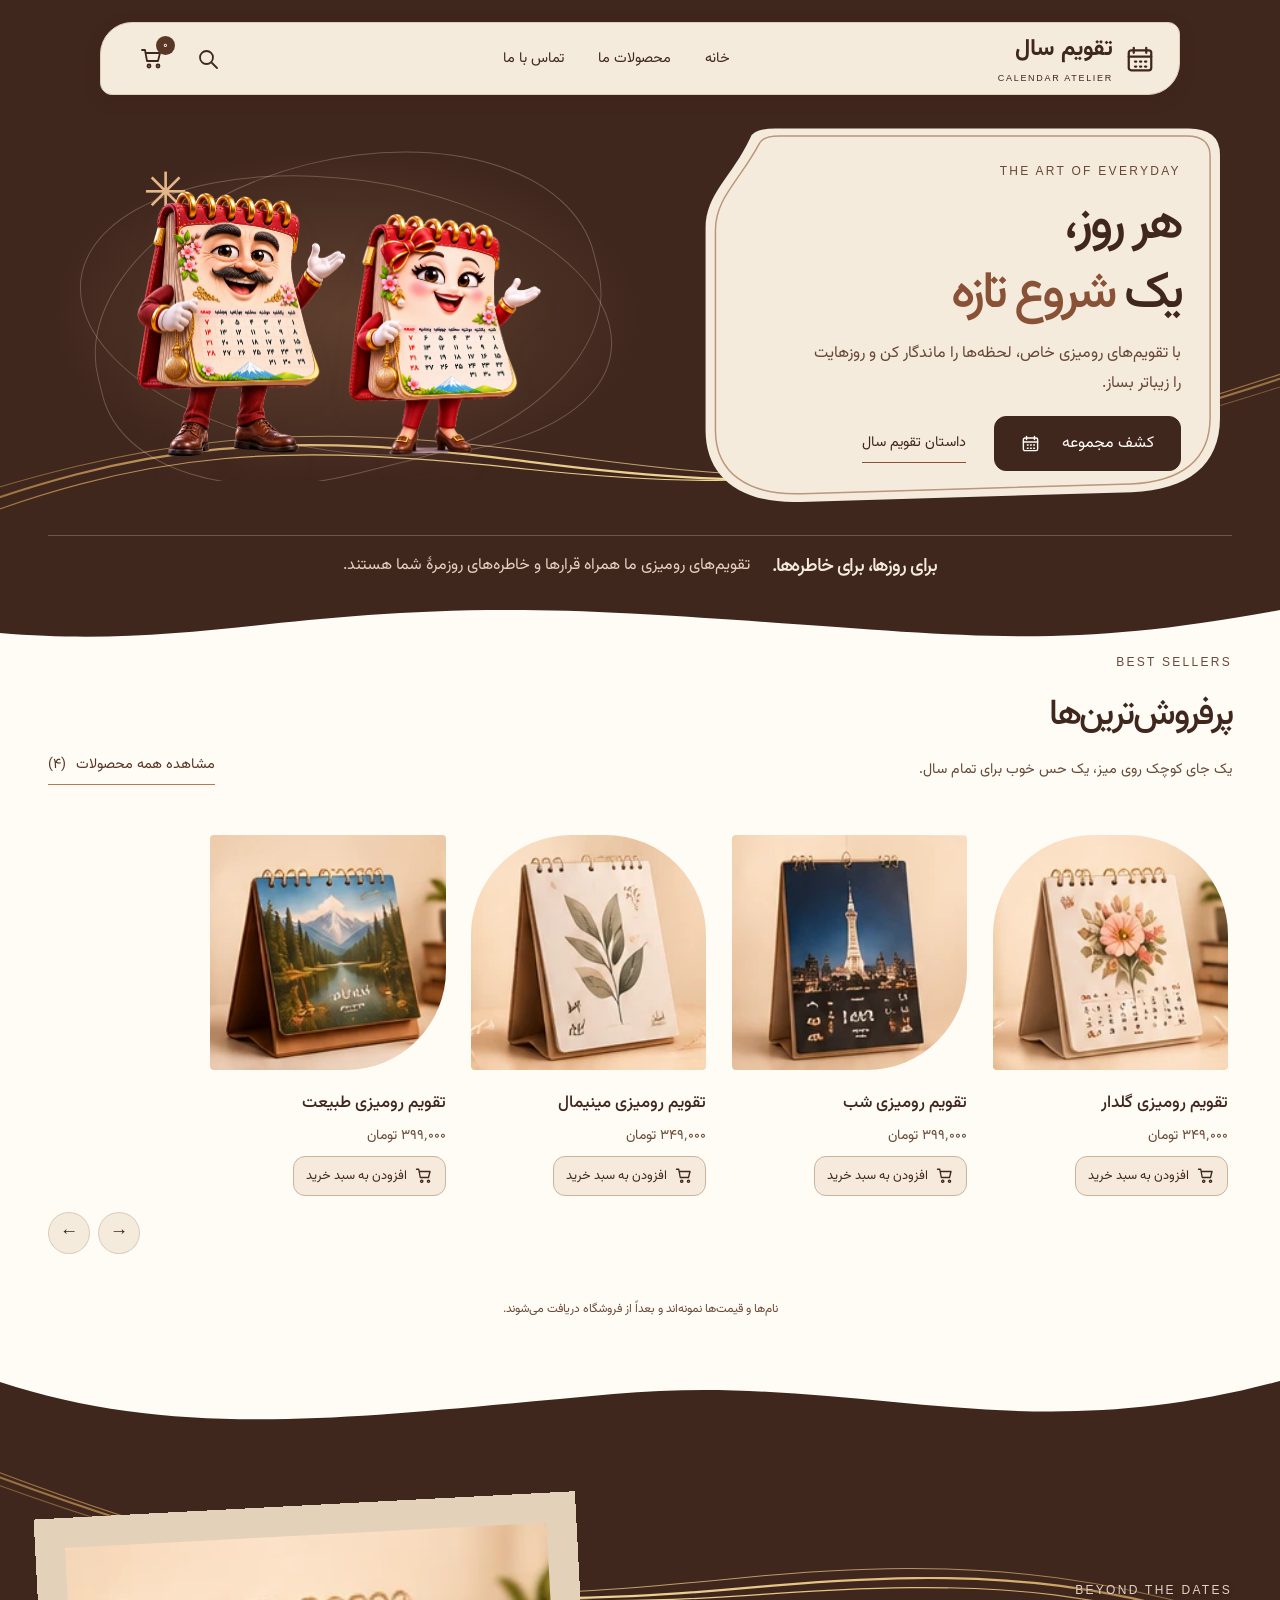
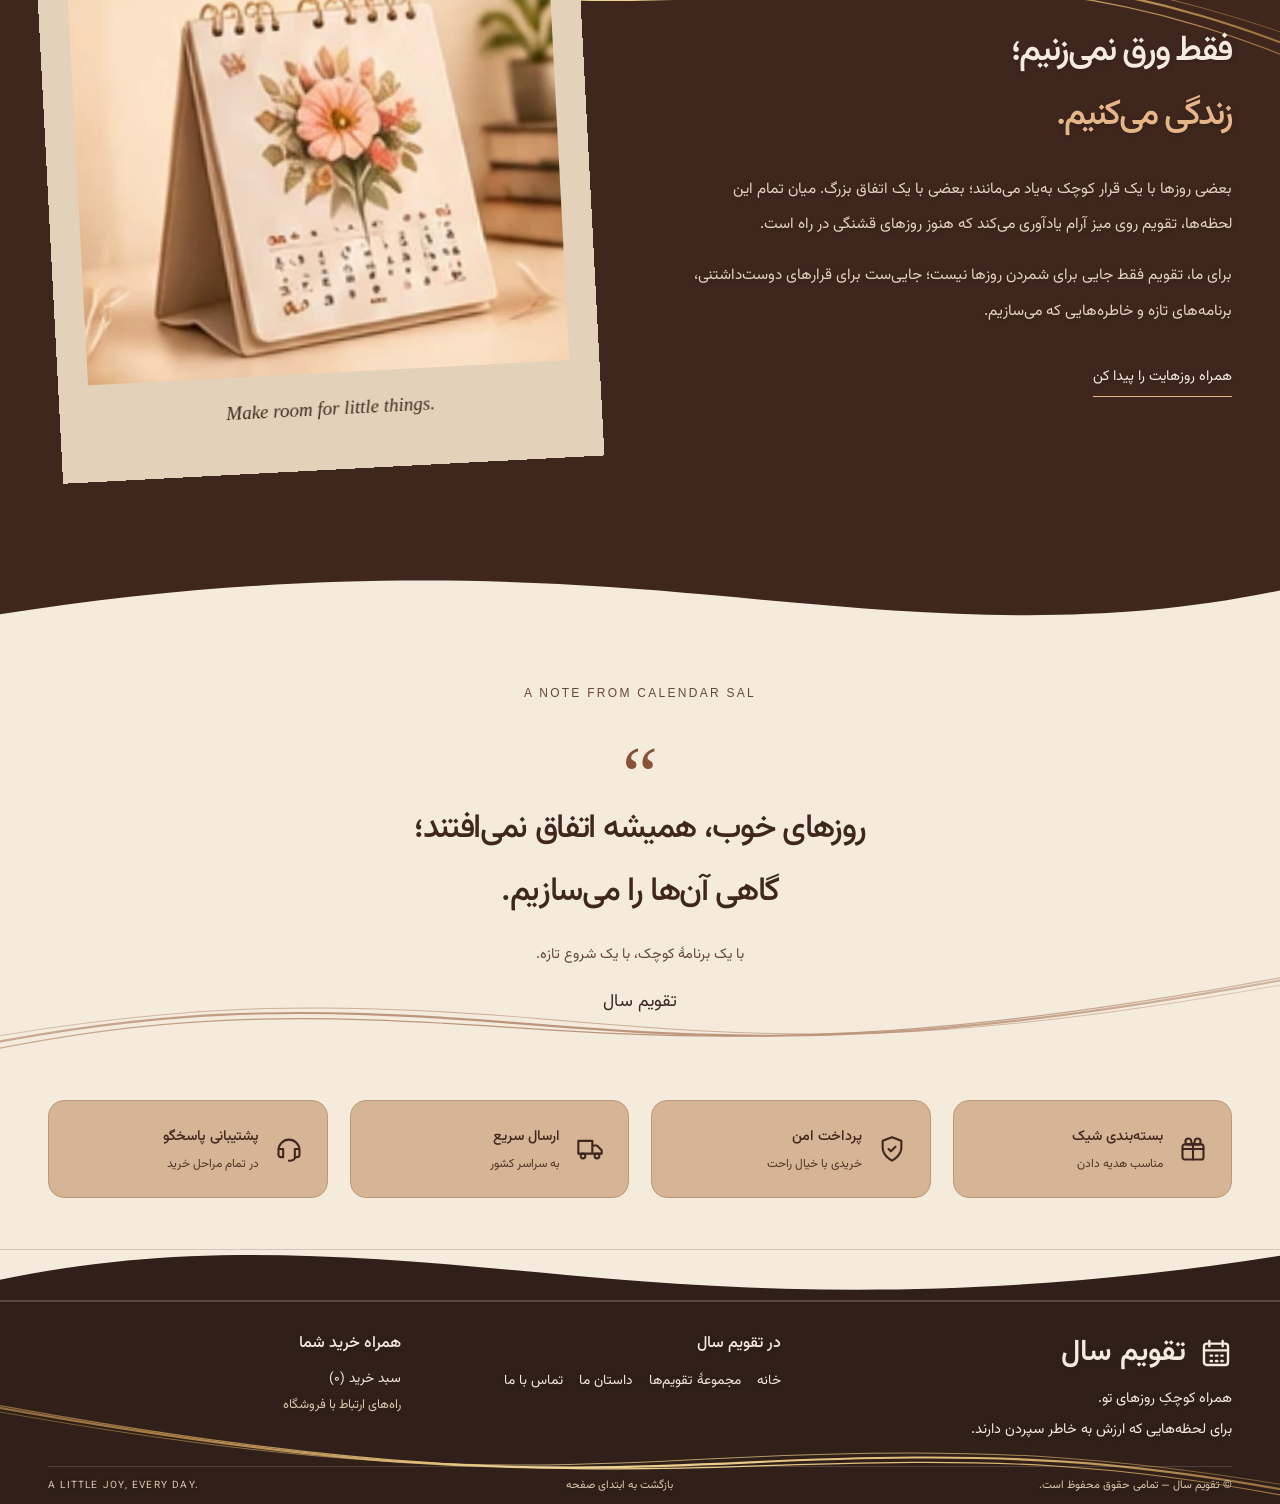
==== commit 536ed212: "Revert "Update storefront" This reverts commit ba2327511a82c3356661ae4ba535501a0467d6b5." ====
--- a/index.html
+++ b/index.html
@@ -1,24 +1,21 @@
-<!doctype html>
-<html lang="fa" dir="rtl">
-  <head>
-    <meta charset="UTF-8" />
-
-    <base href="/" />
-
-    <meta name="viewport" content="width=device-width, initial-scale=1.0" />
-
-    <meta name="theme-color" content="#683F2B" />
-    <meta name="description" content="تقویم سال؛ مجموعه‌ای از تقویم‌های رومیزی گلدار، شب، مینیمال و طبیعت برای روزهای زیبای پیش رو." />
-    <link rel="icon" type="image/svg+xml" href="/favicon.svg" />
-
-    <title>تقویم سال | فروشگاه تقویم رومیزی</title>
-    <script type="module" crossorigin src="/assets/index-YXJWR5dg.js"></script>
-    <link rel="stylesheet" crossorigin href="/assets/index-CU1gcx18.css">
-  </head>
-
-  <body>
-    <div id="root"></div>
--
-  </body>
-</html>
+<!doctype html>
+<html lang="fa" dir="rtl">
+  <head>
+    <meta charset="UTF-8" />
+
+    <meta name="viewport" content="width=device-width, initial-scale=1.0" />
+
+    <meta name="theme-color" content="#683F2B" />
+    <meta name="description" content="تقویم سال؛ مجموعه‌ای از تقویم‌های رومیزی گلدار، شب، مینیمال و طبیعت برای روزهای زیبای پیش رو." />
+    <link rel="icon" type="image/svg+xml" href="./favicon.svg" />
+
+    <title>تقویم سال | فروشگاه تقویم رومیزی</title>
+    <script type="module" crossorigin src="./assets/index-dKq7PpGA.js"></script>
+    <link rel="stylesheet" crossorigin href="./assets/index-DhcmV_HZ.css">
+  </head>
+
+  <body>
+    <div id="root"></div>
+
+  </body>
+</html>
--- a/assets/index-DhcmV_HZ.css
+++ b/assets/index-DhcmV_HZ.css
@@ -0,0 +1 @@
+@import "https://fonts.googleapis.com/css2?family=Vazirmatn:wght@400;500;600;700;800&display=swap";:root{color:#683f2b;font-synthesis:none;--paper:#f4ebdd;--ivory:#fffcf6;--ink:#683f2b;--sand:#dcc8af;--accent:#b9784c;--line:#683f2b2e;background:#f4ebdd;font-family:Vazirmatn,Tahoma,sans-serif}*{box-sizing:border-box}html{scroll-behavior:smooth;scroll-padding-top:135px}body{min-width:320px;margin:0}body.cart-open{overflow:hidden}a{color:inherit;text-decoration:none}button,input{font:inherit}button{cursor:pointer}button:disabled{cursor:not-allowed}img{max-width:100%;display:block}button,a,input{-webkit-tap-highlight-color:transparent}button{color:inherit}svg{flex-shrink:0}h1,h2,h3,p{margin:0}em{color:var(--accent);font-style:normal}:focus-visible{outline:2px solid var(--accent);outline-offset:5px}.wrap{width:min(1240px,100% - 96px);margin-inline:auto}.skip-link{z-index:110;background:var(--ink);color:var(--ivory);padding:14px;position:fixed;top:-100px;right:20px}.skip-link:focus{top:12px}.section-label{letter-spacing:.19em;color:var(--secondary-ink);font-family:Arial,sans-serif;font-size:.75rem;font-weight:500;line-height:1.8;display:inline-block}h2{letter-spacing:-.06em;font-size:clamp(1.7rem,2.8vw,2.65rem);font-weight:500;line-height:1.8}.text-link{border-bottom:1px solid var(--accent);align-items:center;gap:10px;padding-block:8px;font-size:.9rem;transition:color .2s;display:inline-flex}.text-link:hover{color:var(--accent)}.main-button{background:var(--ink);min-height:54px;color:var(--ivory);border:1px solid var(--ink);border-radius:5px;justify-content:center;align-items:center;gap:22px;padding:14px 26px;transition:background .25s,transform .25s;display:inline-flex}.main-button:hover{background:#81513a;transform:translateY(-2px)}.header{z-index:30;max-width:1080px;margin-top:22px;position:sticky;top:22px}.header-bar{background:var(--paper);min-height:66px;color:var(--espresso);border:1px solid #dfcdb6;border-radius:32px 12px;justify-content:space-between;align-items:center;gap:24px;padding:8px 24px;display:flex;box-shadow:0 5px 18px #28180e20}.logo{white-space:nowrap;align-items:center;gap:12px;font-size:1.45rem;font-weight:700;display:flex}.logo small{letter-spacing:.19em;margin-top:3px;font:9px/1.8 Arial,sans-serif;display:block}.nav{gap:34px;padding:3px 18px;font-size:.9rem;display:flex}.nav a{padding-block:8px;position:relative}.nav a:after{content:"";background:var(--accent);width:0;height:1px;transition:width .25s;position:absolute;bottom:0;right:0}.nav a:hover:after{width:100%}.header-actions{align-items:center;gap:16px;padding:3px 7px;display:flex}.icon-button,.close-button{background:0 0;border:0;border-radius:50%;justify-content:center;align-items:center;padding:8px;transition:background .2s;display:inline-flex}.icon-button:hover,.close-button:hover{background:var(--paper)}.cart-button{position:relative}.badge{background:var(--ink);color:var(--ivory);border-radius:50%;place-items:center;min-width:19px;height:19px;font-size:.7rem;display:grid;position:absolute;top:-3px;right:-3px}.search-box{top:calc(100% + 10px);background:var(--ivory);border-radius:14px;align-items:center;gap:24px;padding:24px 30px;display:flex;position:absolute;inset-inline:0;box-shadow:0 10px 30px #683f2b15}.search-box label,.search-box a{font-size:.875rem}.search-box input{border:1px solid var(--line);min-width:0;color:var(--ink);background:0 0;border-radius:5px;flex:1;padding:12px}.hero{grid-template-columns:.95fr 1.05fr;align-items:center;gap:50px;min-height:690px;padding-block:65px 60px;display:grid}.hero-copy{padding-bottom:20px}.hero h1{letter-spacing:-.07em;font-size:clamp(3.2rem,5.7vw,5.2rem);font-weight:500;line-height:1.48}.hero-copy>p{max-width:370px;color:var(--secondary-ink);margin-top:24px;font-size:1rem;line-height:2.2}.hero-actions{align-items:center;gap:28px;margin-top:32px;display:flex}.hero-footnote{color:var(--secondary-ink);align-items:center;gap:12px;margin-top:46px;font-size:.8rem;display:flex}.fine-line{background:var(--accent);width:36px;height:1px}.hero-visual{background:radial-gradient(at 50% 48%,#fffcf6 0,#0000 68%);justify-content:center;align-items:center;height:540px;display:flex;position:relative}.visual-orbit{border:1px solid #b9784c30;border-radius:50% 50% 44% 44%;width:86%;height:94%;position:absolute;transform:rotate(-14deg)}.visual-orbit:after{content:"";border:1px solid #b9784c15;border-radius:50%;position:absolute;inset:19px -13px;transform:rotate(22deg)}.hero-characters{direction:ltr;width:100%;height:100%;position:relative}.hero-characters img{object-fit:contain;filter:drop-shadow(0 16px 10px #683f2b18);position:absolute}.hero-man,.hero-lady{width:50%;bottom:5%}.hero-man{object-position:right bottom;height:85%;right:50%}.hero-lady{object-position:left bottom;height:79%;left:50%}.visual-flower{color:var(--accent);font:54px Georgia;position:absolute;top:12px;left:16%}.visual-word{writing-mode:vertical-rl;letter-spacing:.04em;color:var(--secondary-ink);font:italic 15px Georgia;position:absolute;top:30%;left:0}.visual-caption{bottom:0;border-top:1px solid var(--line);justify-content:space-between;align-items:center;padding-top:16px;font-size:.75rem;display:flex;position:absolute;inset-inline:14%}.brand-intro{border-top:1px solid var(--line);grid-template-columns:1fr 1.5fr .3fr;align-items:center;gap:60px;padding:50px 0 68px;display:grid}.brand-intro h2{margin-top:12px;font-size:1.8rem;line-height:1.7}.brand-intro p{color:var(--secondary-ink);max-width:540px;font-size:1rem;line-height:2.4}.intro-mark{text-align:left;color:var(--accent);font:70px Georgia}.collection{margin-top:30px;padding-block:94px 90px;position:relative}.collection:before{content:"";background:var(--ivory);z-index:-1;position:absolute;inset:98px 0 68px}.wave{width:100%;fill:var(--ivory);z-index:-1;height:100px;position:absolute;left:0}.wave-top{top:0}.wave-bottom{height:70px;bottom:0}.collection-inner{padding-block:20px}.section-heading{justify-content:space-between;align-items:end;gap:30px;margin-bottom:46px;display:flex}.section-heading h2{margin-top:8px}.section-heading p{color:var(--secondary-ink);margin-top:8px;font-size:.9rem;line-height:2}.section-heading>.text-link{flex-shrink:0}.product-grid{grid-template-columns:repeat(4,minmax(0,1fr));align-items:start;gap:26px;display:grid}.product-card:nth-child(2n){margin-top:65px}.product-image{aspect-ratio:4/5;background:#eee0cf;border-radius:100px 100px 4px 4px;position:relative;overflow:hidden}.product-card:nth-child(2n) .product-image{border-radius:4px 4px 100px}.product-image img{object-fit:cover;width:100%;height:100%;transition:transform .65s}.product-card:hover .product-image img{transform:scale(1.045)}.favorite{width:36px;height:36px;color:var(--ink);background:#fffcf6d9;border:1px solid #fffcf6a0;border-radius:50%;place-items:center;display:grid;position:absolute;bottom:14px;left:14px}.favorite.is-liked svg{fill:var(--accent);stroke:var(--accent)}.product-info{padding-top:20px}.product-info h3{font-size:1.06rem;font-weight:500}.price{color:var(--secondary-ink);margin-top:9px;font-size:.87rem}.add-button{border:0;border-bottom:1px solid var(--line);background:0 0;align-items:center;gap:8px;margin-top:10px;padding:12px 0 8px;font-size:.8rem;transition:color .2s,border-color .2s;display:flex}.add-button:hover{color:var(--accent);border-color:var(--accent)}.sample-note{text-align:center;color:var(--secondary-ink);margin-top:46px;font-size:.75rem}.search-summary{justify-content:space-between;gap:20px;margin-bottom:30px;font-size:.9rem;display:flex}.search-summary button{background:0 0;border:0;align-items:center;gap:8px;text-decoration:underline;display:flex}.no-results{text-align:center;padding:70px}.categories{padding-block:90px 80px}.category-grid{grid-template-columns:1.2fr 1fr;align-items:start;gap:30px;display:grid}.category{isolation:isolate;background:#e5d7c2;flex-direction:column;padding:32px;display:flex;position:relative;overflow:hidden}.category img{object-fit:cover;width:100%;transition:transform .6s}.category:hover img{transform:scale(1.035)}.category h3{margin-block:8px;font-size:1.5rem;font-weight:500;line-height:1.8}.category .section-label{font-size:.68rem}.category .text-link{font-size:.8rem}.category-nature{background:#d7d9c5;border-radius:4px 130px 4px 4px;padding:0}.category-nature img{object-position:center 55%;height:310px}.category-nature>div{padding:28px 32px 32px}.category-minimal{background:#e9ded0;border-radius:4px 4px 4px 100px;margin-top:65px;padding:32px 32px 0}.category-minimal img{object-position:center;border-radius:80px 0 0;height:275px;margin-top:26px}.brand-story{direction:ltr;grid-template-columns:1fr 1fr;align-items:center;gap:100px;padding-block:35px 100px;display:grid}.story-copy{direction:rtl}.story-image{background:#e4d1b9;padding:30px 30px 50px;position:relative;transform:rotate(-3deg)}.story-image img{aspect-ratio:1.1;object-fit:cover;width:100%}.story-image span{text-align:center;margin-top:25px;font:italic 19px Georgia;display:block}.story-copy h2{margin-block:16px 24px}.story-copy p{color:var(--secondary-ink);margin-bottom:16px;font-size:.96rem;line-height:2.3}.story-copy .text-link{margin-top:12px}.editorial-note{text-align:center;border-top:1px solid var(--line);border-bottom:1px solid var(--line);padding:60px 20px;position:relative}.quote-mark{height:58px;color:var(--accent);margin-top:24px;font:80px Georgia;display:block}.editorial-note blockquote{letter-spacing:-.04em;margin:10px 0 18px;font-size:clamp(1.4rem,2.6vw,2.2rem);font-weight:500;line-height:1.9}.editorial-note p{color:var(--secondary-ink);font-size:.9rem}.note-signature{margin-top:22px;font-size:1.1rem;display:block}.features{grid-template-columns:repeat(4,1fr);gap:25px;padding-block:56px 85px;display:grid}.feature{border-left:1px solid var(--line);align-items:center;gap:16px;display:flex}.feature:last-child{border:0}.feature strong,.feature span{display:block}.feature strong{font-size:.9rem;font-weight:500}.feature span{color:var(--secondary-ink);margin-top:7px;font-size:.75rem}.footer{background:var(--ink);color:var(--paper);border-radius:70px 70px 0 0;padding-top:80px;position:relative;overflow:hidden}.footer-main{grid-template-columns:1.7fr .9fr 1.1fr .8fr;align-items:start;gap:45px;display:grid}.footer-logo{align-items:center;gap:14px;font-size:1.85rem;font-weight:600;display:flex}.footer-brand p{margin-block:22px;font-size:.9rem;line-height:2.2}.footer .section-label{color:#dcc8af;font-size:.63rem}.footer h2{letter-spacing:0;margin-bottom:20px;font-size:1rem}.footer-nav{flex-direction:column;align-items:start;gap:12px;font-size:.85rem;display:flex}.footer-nav h2{margin-bottom:8px}.footer a:hover,.footer button:hover{color:#dcc8af}.footer-support button{background:0 0;border:0;padding:0;font-size:.85rem}.footer-support p{color:#dcc8af;margin-top:22px;font-size:.8rem;line-height:2.2}.footer-motif{text-align:center;border:1px solid #dcc8af70;border-radius:45px 45px 5px 5px;padding:25px 15px 18px;position:relative;transform:rotate(-7deg)}.footer-motif:before,.footer-motif:after{content:"";border:1px solid #dcc8af;border-radius:4px;width:6px;height:20px;position:absolute;top:-10px}.footer-motif:before{left:28%}.footer-motif:after{right:28%}.footer-motif>span,.footer-motif strong{font-weight:400;line-height:1.8;display:block}.footer-motif strong{font-size:1.4rem}.motif-grid{border-top:1px solid #dcc8af40;grid-template-columns:repeat(7,1fr);gap:7px;margin-top:12px;padding-top:14px;display:grid}.motif-grid i{background:#dcc8af80;border-radius:50%;justify-self:center;width:3px;height:3px}.footer-wordmark{text-align:center;letter-spacing:-.065em;color:#dcc8af12;white-space:nowrap;-webkit-user-select:none;user-select:none;margin-top:45px;font:clamp(5rem,16.5vw,16rem)/1.3 Georgia,serif}.footer-bottom{color:#dcc8af;border-top:1px solid #dcc8af30;justify-content:space-between;align-items:center;gap:20px;padding-block:24px 28px;font-size:.7rem;display:flex}.footer-bottom [lang=en]{letter-spacing:.12em;font-size:.63rem}.cart-layer{z-index:100;position:fixed;inset:0}.cart-overlay{-webkit-backdrop-filter:blur(3px);backdrop-filter:blur(3px);background:#29170c65;border:0;width:100%;height:100%;position:absolute;inset:0}.cart-panel{inset-block:0;background:var(--ivory);flex-direction:column;width:min(470px,100%);padding:28px;display:flex;position:absolute;left:0;box-shadow:10px 0 70px #29170c20}.cart-header{border-bottom:1px solid var(--line);justify-content:space-between;align-items:center;padding-bottom:20px;display:flex}.cart-header h2{font-size:1.4rem}.cart-items{flex:1;padding-block:20px;overflow-y:auto}.cart-item{border-bottom:1px solid var(--line);align-items:center;gap:14px;padding-block:20px;display:flex}.cart-item img{object-fit:cover;border-radius:5px;width:65px;height:78px}.cart-info{flex:1}.cart-info strong,.cart-info small{display:block}.cart-info strong{font-size:.85rem;font-weight:500}.cart-info small{margin-top:10px;font-size:.75rem}.quantity{border:1px solid var(--line);border-radius:4px;align-items:center;display:flex}.quantity button{background:0 0;border:0;width:29px;height:34px}.quantity span{text-align:center;min-width:20px}.total{justify-content:space-between;gap:12px;padding-block:18px;font-size:.9rem;display:flex}.checkout{width:100%}.checkout:disabled{opacity:.5;transform:none}.cart-footer p{text-align:center;color:var(--secondary-ink);margin-top:12px;font-size:.75rem}.cart-footer{border-top:1px solid var(--line)}@keyframes float{0%,to{transform:translateY(0)}50%{transform:translateY(-9px)}}[data-reveal]{animation:.8s both paused appear}[data-reveal].is-visible{animation-play-state:running}@keyframes appear{0%{opacity:1;transform:translateY(18px)}to{opacity:1;transform:translateY(0)}}@media (width>=1500px){.hero{min-height:760px}.hero-visual{height:590px}}@media (width<=1050px){.wrap{width:calc(100% - 56px)}.nav{gap:20px}.header-bar{padding:8px 20px}.hero{gap:24px;min-height:610px}.hero-visual{height:450px}.hero h1{font-size:3.7rem}.hero-actions{gap:20px}.hero-actions .text-link{font-size:.8rem}.hero-footnote{margin-top:28px}.brand-intro{grid-template-columns:1fr 1.7fr;gap:35px}.intro-mark{display:none}.product-grid{gap:18px}.product-info h3{font-size:.95rem}.brand-story{gap:55px}.footer-main{grid-template-columns:1.4fr .8fr 1fr;gap:28px}.footer-motif{display:none}.category-nature img{height:260px}.category-minimal img{height:240px}.feature{gap:10px}}@media (width<=760px){html{scroll-padding-top:160px}.wrap{width:calc(100% - 36px)}.header{margin-top:12px;top:12px}.header-bar{flex-wrap:wrap;gap:2px;padding:7px clamp(24px,6vw,36px) 6px}.logo{gap:8px;font-size:1.2rem}.logo svg{width:25px}.logo small{font-size:8px}.header-actions{gap:10px;margin-inline-start:auto}.nav{order:3;justify-content:space-between;gap:4px;width:100%;padding:3px 10px;font-size:.8rem}.search-box{flex-wrap:wrap;gap:14px;padding:18px}.search-box label{width:100%}.search-box a{font-size:.75rem}.hero{grid-template-columns:1fr;gap:8px;min-height:0;padding-block:44px 30px}.hero-copy{text-align:center;padding:0}.hero-copy .section-label{margin-bottom:16px;font-size:.65rem}.hero h1{font-size:clamp(2.8rem,9vw,4.4rem);line-height:1.5}.hero h1 br{display:none}.hero-copy>p{max-width:350px;margin:18px auto 0;font-size:.9rem}.hero-actions{justify-content:center;gap:25px;margin-top:23px}.main-button{gap:14px;min-height:48px;padding:12px 20px;font-size:.85rem}.hero-footnote{display:none}.hero-visual{margin-inline:auto;width:min(440px,100%);height:430px;margin-top:24px}.hero-characters{width:94%}.visual-orbit{width:80%;height:85%}.hero-man{height:85%;bottom:27px}.hero-lady{height:79%;bottom:42px}.visual-flower{font-size:40px;top:14px}.visual-caption{padding-top:12px;font-size:.7rem;inset-inline:10%}.visual-word{font-size:12px;left:2%}.brand-intro{text-align:center;grid-template-columns:1fr;gap:20px;padding-block:35px 25px}.brand-intro h2{font-size:1.6rem}.brand-intro h2 br{display:none}.brand-intro p{max-width:480px;margin:auto;font-size:.9rem;line-height:2.3}.section-label{font-size:.68rem}.collection{margin-top:15px;padding-block:72px 65px}.wave-top{height:65px}.collection:before{inset:63px 0 48px}.wave-bottom{height:50px}.section-heading{flex-direction:column;align-items:start;gap:18px;margin-bottom:30px}.section-heading h2{font-size:1.65rem}.section-heading p,.section-heading>.text-link{font-size:.8rem}.product-grid{grid-template-columns:repeat(2,minmax(0,1fr));gap:28px 16px}.product-card:nth-child(2n){margin-top:34px}.product-image{border-radius:75px 75px 4px 4px}.product-card:nth-child(2n) .product-image{border-radius:4px 4px 70px}.product-info{padding-top:14px}.product-info h3{font-size:.88rem;line-height:1.9}.price{margin-top:5px;font-size:.77rem}.add-button{white-space:nowrap;gap:5px;margin-top:3px;font-size:.7rem}.add-button svg{width:15px}.favorite{width:31px;height:31px;bottom:10px;left:10px}.sample-note{margin-top:32px;font-size:.68rem;line-height:2}.search-summary{flex-wrap:wrap;font-size:.8rem}.no-results{padding:35px 10px}.categories{padding-block:48px}.category-grid{grid-template-columns:1fr;gap:24px}.category-nature{border-radius:4px 80px 4px 4px;grid-template-columns:1fr 1fr;align-items:center;display:grid}.category-nature img{height:265px}.category-nature>div{padding:20px}.category h3{font-size:1.25rem}.category .section-label{letter-spacing:.1em;font-size:.6rem}.category-minimal{border-radius:4px 4px 4px 75px;grid-template-columns:1fr 1fr;align-items:center;margin-top:0;padding:20px 20px 0 0;display:grid}.category-minimal img{height:240px;margin:0}.category-minimal>div{padding-bottom:20px}.category .text-link{font-size:.75rem}.brand-story{grid-template-columns:1fr;gap:40px;padding-block:25px 55px}.story-image{width:88%;max-width:430px;margin:auto;padding:22px 22px 30px}.story-image img{aspect-ratio:1.25}.story-image span{margin-top:20px;font-size:16px}.story-copy h2{font-size:1.9rem}.story-copy p{font-size:.9rem}.editorial-note{padding:40px 10px}.editorial-note blockquote{font-size:1.3rem}.editorial-note p{font-size:.8rem}.features{grid-template-columns:1fr 1fr;gap:28px 15px;padding-block:38px 55px}.feature:nth-child(2){border:0}.feature strong{font-size:.8rem}.feature span{font-size:.68rem}.feature svg{width:24px}.footer{border-radius:38px 38px 0 0;padding-top:45px}.footer-main{grid-template-columns:1fr 1fr;gap:32px 25px}.footer-brand{grid-column:1/-1}.footer-brand p{margin-block:16px;font-size:.85rem}.footer-logo{font-size:1.65rem}.footer-support p{font-size:.75rem}.footer-wordmark{margin-top:36px;font-size:17vw}.footer-bottom{text-align:center;flex-wrap:wrap;justify-content:center;gap:14px 25px;padding-block:20px;font-size:.65rem}.footer-bottom [lang=en]{width:100%;font-size:.6rem}.cart-panel{padding:20px}.cart-item{gap:10px}.cart-item img{width:52px;height:65px}.cart-info strong{font-size:.78rem}.cart-info small{font-size:.7rem}.quantity button{width:26px}}@media (width<=380px){.hero-visual{height:360px}.hero-actions{gap:16px}.hero-actions .text-link{font-size:.75rem}.category-nature>div{padding:14px}.category h3{font-size:1.1rem}.product-grid{gap:24px 12px}.add-button{font-size:.65rem}}@media (prefers-reduced-motion:reduce){html{scroll-behavior:auto}*,:before,:after{transition:none!important;animation:none!important}[data-reveal]{opacity:1;transform:none}}.hero-visual{overflow:clip}.products-page{padding-block:40px 70px}.products-page-intro{background:linear-gradient(120deg,#fff7ed,#f8dcc2);border:1px solid #b9815738;border-radius:24px;align-items:center;gap:20px;padding:32px 36px;display:flex;box-shadow:0 12px 30px #65361b12}.products-page-intro-icon{color:#fff8ef;background:#713b24;border-radius:18px;flex-shrink:0;place-items:center;width:60px;height:60px;display:grid}.products-page-kicker,.products-page-heading span,.products-list-heading span{color:#a85e32;font-size:.85rem;font-weight:700}.products-page-intro h1{color:#4d2819;margin:8px 0;font-size:clamp(1.7rem,3vw,2.5rem);line-height:1.5}.products-page-intro p{color:#79523d;max-width:650px;margin:0;line-height:2}.category-section{margin-top:44px}.products-page-heading{margin-bottom:20px}.products-page-heading h2,.products-list-heading h2{color:#542b1a;margin:5px 0 0;font-size:clamp(1.35rem,2.2vw,1.8rem)}.category-list{grid-template-columns:repeat(5,minmax(0,1fr));gap:12px;display:grid}.category-card{color:#633820;text-align:right;background:#fff6ec;border:1px solid #ead0b9;border-radius:16px;align-items:center;gap:10px;min-width:0;min-height:92px;padding:14px;transition:transform .2s,border-color .2s,background .2s,box-shadow .2s;display:flex}.category-card:hover{border-color:#c5916b;transform:translateY(-3px);box-shadow:0 8px 18px #65361b14}.category-card.is-active{color:#fff8f0;background:#65331f;border-color:#65331f}.category-card-icon{color:#96502a;background:#f6dfca;border-radius:13px;flex-shrink:0;place-items:center;width:42px;height:42px;display:grid}.category-card.is-active .category-card-icon{color:#fff4e5;background:#ffffff21}.category-card-text{flex-direction:column;gap:4px;min-width:0;display:flex}.category-card-text strong{font-size:.88rem;line-height:1.6}.category-card-text small{color:#8d6b55;font-size:.72rem;line-height:1.5}.category-card.is-active small{color:#f1d9c5}.products-page-list{margin-top:48px}.products-list-heading{justify-content:space-between;align-items:end;gap:16px;margin-bottom:22px;display:flex}.products-list-heading p{color:#8b614b;margin:0;font-size:.85rem}.products-page-empty{color:#865739;text-align:center;background:#fff5e9;border:1px dashed #d9b698;border-radius:18px;padding:48px 24px}.products-page-empty svg{color:var(--secondary-ink);margin-inline:auto}.products-page-empty h3{color:#633820;margin:12px 0 6px}.products-page-empty p{margin:0;line-height:1.9}@media (width<=1000px){.category-list{grid-template-columns:repeat(3,minmax(0,1fr))}}@media (width<=600px){.products-page{padding-block:24px 50px}.products-page-intro{border-radius:20px;align-items:flex-start;gap:14px;padding:24px 20px}.products-page-intro-icon{border-radius:15px;width:48px;height:48px}.products-page-intro h1{font-size:1.45rem}.products-page-intro p{font-size:.9rem}.category-section{margin-top:34px}.category-list{grid-template-columns:repeat(2,minmax(0,1fr));gap:10px}.category-card{min-height:82px;padding:10px}.category-card-icon{width:36px;height:36px}.products-page-list{margin-top:38px}}@media (prefers-reduced-motion:reduce){.category-card{transition:none}}:root{--espresso:#40271e;--secondary-ink:#684a38;--on-dark-muted:#ead6c0;--ink:#593726}.hero h1,.section-heading h2,.product-info h3{color:var(--espresso)}.main-button,.add-button{border-radius:12px;transition:background-color .2s,color .2s,border-color .2s,box-shadow .2s}.main-button{background:var(--espresso);border-color:var(--espresso)}.add-button{min-height:40px;color:var(--espresso);background:#f5eadb;border:1px solid #cbb49d;padding:9px 12px}@media (hover:hover){.main-button:not(:disabled):hover,.add-button:hover{color:var(--ivory);background:#61402e;border-color:#61402e;transform:none;box-shadow:0 4px 10px #40271e19}.icon-button:hover,.favorite:hover{background:var(--espresso);color:var(--ivory)}}.footer{background:var(--espresso);border-radius:24px 24px 0 0;padding-top:28px}.footer-main{grid-template-columns:1.2fr 1fr 1fr;gap:28px}.footer-nav{flex-flow:wrap;align-content:start;gap:4px 16px}.footer-nav h2{width:100%}.footer h2,.footer-brand p,.footer-support p{margin-block:0 8px}.footer-brand p{margin-top:7px}.footer-bottom{margin-top:12px;padding-block:10px}@media (width<=760px){.footer-main{grid-template-columns:1fr 1fr;gap:16px}.footer-brand{align-items:center;gap:16px;display:flex}.footer-brand p{margin:0}.footer-bottom [lang=en]{display:none}}.category-list{flex-wrap:wrap;gap:10px;display:flex}.category-card{white-space:nowrap;border-radius:999px;justify-content:center;align-items:center;gap:7px;min-height:44px;padding:8px 16px;display:inline-flex}.category-card-icon{background:0 0;width:22px;height:22px;padding:0}.category-card-icon svg{width:18px;height:18px}.category-card.is-active .category-card-icon{background:0 0}.category-card-text strong{font-size:.85rem}.category-card-text small{display:none}@media (width<=600px){.category-card{min-height:44px;padding:8px 13px}}:root,body{background:var(--espresso)}.hero,.brand-intro,.brand-story,.editorial-note,.features{--secondary-ink:#e4d2c1;--accent:#e6b689;--line:#ffecd63d;color:var(--paper)}.hero-copy{isolation:isolate;--secondary-ink:#674836;--accent:#895136;min-width:0;color:var(--espresso);padding:clamp(40px,5vw,76px) clamp(28px,4vw,64px);position:relative}.hero-paper{z-index:-1;width:100%;height:100%;fill:var(--paper);pointer-events:none;position:absolute;inset:0}.hero h1{color:var(--espresso)}.hero-actions{flex-wrap:wrap}.hero-visual{background:radial-gradient(#c593673b,#0000 70%)}.visual-orbit,.visual-orbit:after{border-color:var(--line)}.hero .main-button{background:var(--espresso);color:var(--ivory);border-color:var(--espresso)}.hero .main-button:hover{background:#61402e}.collection{isolation:isolate;color:var(--ink)}.brand-story{padding-top:clamp(48px,6vw,88px)}.story-image{color:var(--espresso)}.hero-paper .paper-rule{fill:none;stroke:#bc957a;stroke-width:1.5px;vector-effect:non-scaling-stroke}#home{overflow-x:clip}.hero,.brand-story,.editorial-note,.footer{isolation:isolate;--wave-height:clamp(100px, 12vw, 195px);--wave-angle:-4deg;--wave-level:80%;position:relative}:is(.hero,.brand-story,.editorial-note,.footer):before{content:"";pointer-events:none;z-index:-1;width:110vw;height:var(--wave-height);left:50%;top:var(--wave-level);transform:translate(-50%, -50%) rotate(var(--wave-angle)) scaleX(var(--wave-direction,1));background:url(../images/gold-veins.svg) 50%/100% 100% no-repeat;position:absolute}.brand-story{--wave-level:19%;--wave-angle:6deg;--wave-direction:-1}.editorial-note{background-color:var(--paper);width:100%;max-width:none;color:var(--espresso);--secondary-ink:#674836;--accent:#895136;--wave-level:87%;--wave-angle:-2deg;--wave-height:clamp(65px, 7vw, 112px)}.story-copy,.footer-main,.footer-bottom{text-shadow:0 1px 4px #302019}.closing-band{background:var(--paper)}.closing-edge{width:100%;height:clamp(28px,4vw,60px);fill:var(--espresso);display:block}.closing-edge-bottom{background-color:var(--paper);fill:#302019;transform:rotate(180deg)}.closing-band .editorial-note{border:0}.closing-band .editorial-note:before{background:#bc957a;-webkit-mask:url(../images/gold-veins.svg) 50%/100% 100% no-repeat;mask:url(../images/gold-veins.svg) 50%/100% 100% no-repeat}.closing-band .features{color:var(--espresso);--secondary-ink:#503626;gap:clamp(10px,2vw,22px);padding-block:clamp(14px,2vw,28px) clamp(26px,4vw,52px)}.closing-band .feature{background:#d5b596;border:1px solid #bd9875;border-radius:16px;padding:clamp(12px,2vw,24px)}@media (width<=540px){.closing-band .feature{text-align:center;flex-direction:column;justify-content:center;gap:8px}}.footer{--wave-level:75%;--wave-angle:3deg;--wave-direction:-1;--wave-height:clamp(60px, 6vw, 96px);--vein-ground:#302019;background-color:var(--vein-ground);border-top:1px solid #ffecd62e;border-radius:0}.products-page{color:var(--ink);background:var(--paper);box-shadow:0 0 0 100vmax var(--paper);clip-path:inset(0 -100vmax);margin-top:28px}.hero{min-height:0;padding-block:clamp(16px,2vw,30px)}.hero-copy{padding-block:clamp(26px,3vw,42px)}.hero-copy .section-label{margin-bottom:8px}.hero h1{font-size:clamp(2.4rem,4vw,3.8rem);line-height:1.35}.hero-copy>p{margin-top:10px;line-height:1.9}.hero-actions{margin-top:16px}.hero-visual{height:clamp(255px,26vw,365px)}.brand-intro{flex-wrap:wrap;justify-content:center;gap:4px 22px;padding-block:14px;display:flex}.brand-intro h2{margin:0;font-size:1.2rem}.brand-intro p{line-height:1.8}.intro-mark{display:none}.collection{margin-top:0;padding-top:50px}.collection .wave-top{height:50px}.collection:before{top:48px}.collection-inner{padding-top:4px}@media (width<=760px){.hero{gap:0;padding-block:12px 4px}.hero-copy{padding:24px clamp(22px,6vw,36px)}.hero h1{font-size:clamp(1.9rem,6.8vw,2.7rem)}.hero-visual{width:min(280px,82%);height:165px;margin-top:4px}.hero-man{height:95%;bottom:0}.hero-lady{height:89%;bottom:0}.brand-intro{padding-block:10px}.brand-intro h2{font-size:1rem}.collection{padding-top:32px}.collection .wave-top{height:32px}.collection:before{top:30px}}.best-sellers{scroll-snap-type:x proximity;scrollbar-width:none;grid-auto-columns:clamp(150px,20%,255px);grid-auto-flow:column;gap:clamp(14px,2vw,26px);padding:4px;display:grid;overflow-x:auto}.best-sellers::-webkit-scrollbar{display:none}.best-sellers .product-image{aspect-ratio:1}.products-page .product-grid{grid-template-columns:repeat(auto-fill,minmax(min(145px,100%),1fr));gap:20px 12px}.products-page .product-card{margin-top:0}.products-page .product-image{aspect-ratio:1}@media (width>=761px){.products-page .product-grid{grid-template-columns:repeat(auto-fill,minmax(185px,1fr));gap:24px 18px}}@media (width<=360px){.products-page .product-grid{grid-template-columns:repeat(2,minmax(0,1fr))}}.best-sellers>.product-card{scroll-snap-align:start;margin-top:0}.row-controls{justify-content:flex-end;gap:8px;margin-top:12px;display:flex}.row-controls button{border:1px solid var(--line);background:var(--paper);width:42px;height:42px;color:var(--espresso);border-radius:50%;font-size:1.15rem}.row-controls button:hover{background:var(--espresso);color:var(--ivory)}@media (prefers-reduced-motion:no-preference){.best-sellers{scroll-behavior:smooth}}.contact-page{background:var(--paper);color:var(--espresso);margin-top:24px}.contact-content{max-width:1040px;padding-block:clamp(32px,5vw,72px)}.contact-title{align-items:center;gap:24px;margin-bottom:clamp(22px,4vw,44px);display:flex}.contact-title h1{font-size:clamp(2rem,4vw,3.4rem);line-height:1.5}.contact-title:after{content:"";border-top:1px solid #c6a98a;flex:1}.contact-columns{grid-template-columns:1.15fr 1fr;align-items:center;gap:clamp(24px,5vw,64px);display:grid}.contact-introduction{display:flow-root}.contact-photo{float:inline-start;border:5px solid var(--ivory);border-radius:76px 76px 8px 8px;width:clamp(110px,13vw,155px);height:auto;margin:4px 0 12px 22px;box-shadow:0 4px 12px #56372218}.contact-columns h2{margin-bottom:8px;font-size:1.35rem}.contact-introduction p{color:var(--secondary-ink);line-height:2.15}.contact-introduction .text-link{margin-top:10px}.contact-card{color:var(--ivory);background:var(--espresso) url(../images/gold-veins.svg) left -42px top -22px / 190px auto no-repeat;border-radius:28px 8px;padding:clamp(22px,3vw,36px);box-shadow:0 8px 22px #472b1914}.contact-emblem{color:#f1d0a0;border:1px solid #ad8968;border-radius:50%;place-items:center;width:44px;height:44px;margin-bottom:12px;display:inline-grid}.contact-details{margin:0}.contact-details>div{border-top:1px solid #80634e;flex-wrap:wrap;justify-content:space-between;gap:4px 14px;padding-block:11px;display:flex}.contact-details dd{color:#ebd9c6;overflow-wrap:anywhere;margin:0}.contact-details a{text-underline-offset:4px;text-decoration:underline;display:inline-block}@media (width<=700px){.contact-columns{grid-template-columns:1fr;gap:24px}.contact-photo{width:100px;margin-left:15px}}
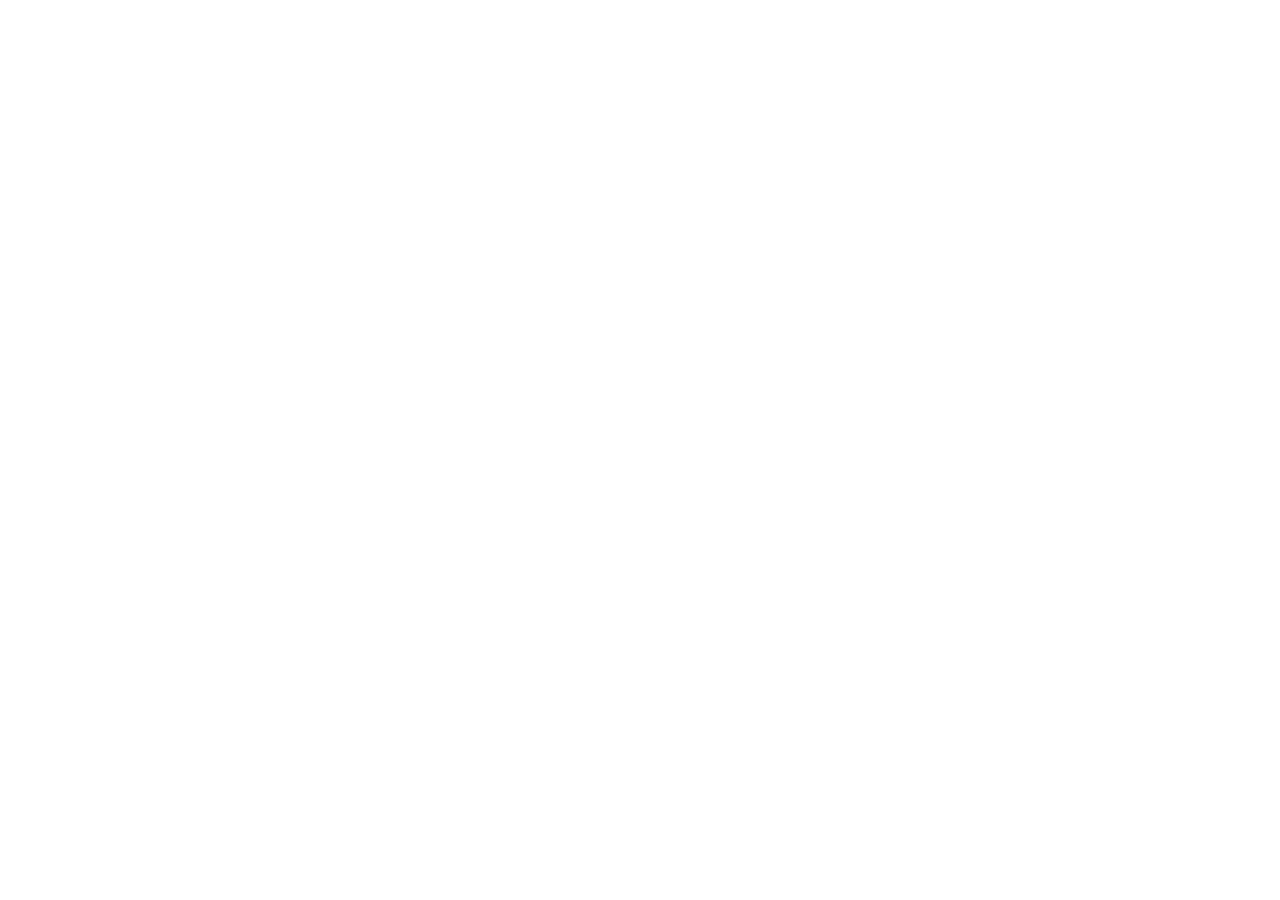
==== commit f99211a5: "Update storefront" ====
--- a/index.html
+++ b/index.html
@@ -1,21 +1,24 @@
-<!doctype html>
-<html lang="fa" dir="rtl">
-  <head>
-    <meta charset="UTF-8" />
-
-    <meta name="viewport" content="width=device-width, initial-scale=1.0" />
-
-    <meta name="theme-color" content="#683F2B" />
-    <meta name="description" content="تقویم سال؛ مجموعه‌ای از تقویم‌های رومیزی گلدار، شب، مینیمال و طبیعت برای روزهای زیبای پیش رو." />
-    <link rel="icon" type="image/svg+xml" href="./favicon.svg" />
-
-    <title>تقویم سال | فروشگاه تقویم رومیزی</title>
-    <script type="module" crossorigin src="./assets/index-dKq7PpGA.js"></script>
-    <link rel="stylesheet" crossorigin href="./assets/index-DhcmV_HZ.css">
-  </head>
-
-  <body>
-    <div id="root"></div>
-
-  </body>
-</html>
+<!doctype html>
+<html lang="fa" dir="rtl">
+  <head>
+    <meta charset="UTF-8" />
+
+    <base href="/atrova-shop/" />
+
+    <meta name="viewport" content="width=device-width, initial-scale=1.0" />
+
+    <meta name="theme-color" content="#683F2B" />
+    <meta name="description" content="تقویم سال؛ مجموعه‌ای از تقویم‌های رومیزی گلدار، شب، مینیمال و طبیعت برای روزهای زیبای پیش رو." />
+    <link rel="icon" type="image/svg+xml" href="/atrova-shop/favicon.svg" />
+
+    <title>تقویم سال | فروشگاه تقویم رومیزی</title>
+    <script type="module" crossorigin src="/atrova-shop/assets/index-Dp7IM6mV.js"></script>
+    <link rel="stylesheet" crossorigin href="/atrova-shop/assets/index-0oRGcybp.css">
+  </head>
+
+  <body>
+    <div id="root"></div>
++
+  </body>
+</html>
